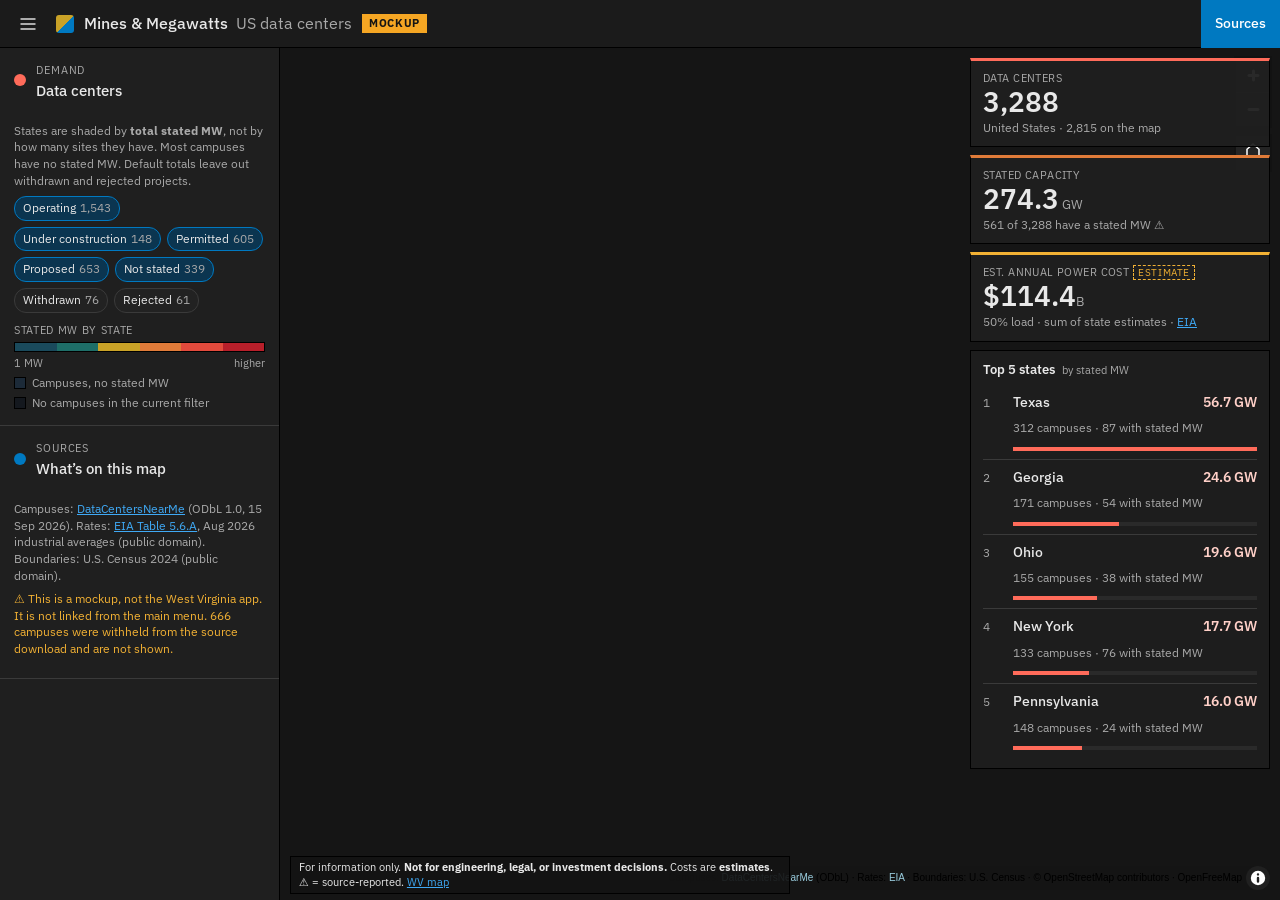
==== us-datacenters/index.html @ 2ae2fc58 "Add /us-datacenters/ nationwide data-center mockup Password-free MOCKUP, not linked from the West Vi" ====
<!doctype html>
<html lang="en">
<head>
<meta charset="utf-8">
<meta name="viewport" content="width=device-width,initial-scale=1,viewport-fit=cover">
<meta name="robots" content="noindex,nofollow,noarchive">
<meta name="description" content="Mockup: a United States map of data center campuses, stated megawatts, and estimated power cost. A preview from Mines &amp; Megawatts. For information only.">
<title>Mines &amp; Megawatts · US data centers (Mockup)</title>
<link rel="canonical" href="https://minesandmegawatts.com/us-datacenters/">
<link rel="icon" href="data:image/svg+xml,%3Csvg xmlns=%22http://www.w3.org/2000/svg%22 viewBox=%220 0 16 16%22%3E%3Cpath d=%22M0 0h16L0 16z%22 fill=%22%23c9a227%22/%3E%3Cpath d=%22M16 0v16H0z%22 fill=%22%230079c1%22/%3E%3C/svg%3E">
<link rel="stylesheet" href="vendor/maplibre-gl.css">
<link rel="stylesheet" href="app.css">
</head>
<body>
<header id="top">
  <button id="btn-panel" class="iconbtn" aria-label="Show or hide layers panel" aria-expanded="true">
    <svg viewBox="0 0 24 24"><path d="M3 6h18M3 12h18M3 18h18"/></svg></button>
  <span class="mark" aria-hidden="true"></span>
  <h1>Mines &amp; Megawatts <span class="sub">US data centers</span></h1>
  <span class="badge mockup">Mockup</span>
  <span class="grow"></span>
  <button id="btn-about" class="textbtn">Sources</button>
</header>

<aside id="panel" aria-label="Filters and legend">
  <div class="sheet-handle" id="panel-handle"><span></span></div>
  <div class="tabs" role="tablist">
    <button role="tab" class="tab on" data-tab="filters" aria-selected="true">Filters</button>
    <button role="tab" class="tab" data-tab="top" aria-selected="false">Top 5</button>
  </div>
  <div id="filters-pane" class="tabpane on" data-pane="filters">
    <div class="sec open">
      <div class="sec-h static"><span class="dot" style="background:var(--dc)"></span><span><span class="k">Demand</span><span class="t">Data centers</span></span></div>
      <div class="sec-b" style="display:block">
        <p class="note">States are shaded by <b>total stated MW</b>, not by how many sites they have. Most campuses have no stated MW. Default totals leave out withdrawn and rejected projects.</p>
        <div id="status-filters" class="chips" aria-label="Status filters"></div>
        <div id="legend-ramp"></div>
      </div>
    </div>
    <div class="sec open">
      <div class="sec-h static"><span class="dot" style="background:var(--acc)"></span><span><span class="k">Sources</span><span class="t">What’s on this map</span></span></div>
      <div class="sec-b" style="display:block">
        <p class="note">Campuses: <a href="https://datacentersnearme.org/data" target="_blank" rel="noopener">DataCentersNearMe</a> (ODbL 1.0, 15 Sep 2026). Rates: <a href="https://www.eia.gov/electricity/monthly/epm_table_grapher.php?t=epmt_5_6_a" target="_blank" rel="noopener">EIA Table 5.6.A</a>, Aug 2026 industrial averages (public domain). Boundaries: U.S. Census 2024 (public domain).</p>
        <p class="note warn">⚠ This is a mockup, not the West Virginia app. It is not linked from the main menu. 666 campuses were withheld from the source download and are not shown.</p>
      </div>
    </div>
  </div>
  <div id="top-pane" class="tabpane" data-pane="top">
    <div id="top5-mobile"></div>
  </div>
</aside>

<div id="map" aria-label="Map of United States data centers"></div>

<div id="rail" aria-label="Key numbers">
  <div id="cards"></div>
  <div id="scope"></div>
  <section id="top5" class="box">
    <h3>Top 5 states <small>by stated MW</small></h3>
    <ol id="top5-list"></ol>
  </section>
</div>

<aside id="detail" class="box" aria-live="polite" hidden></aside>

<div id="about" role="dialog" aria-modal="true" hidden></div>

<div id="disc">For information only. <b>Not for engineering, legal, or investment decisions.</b> Costs are <b>estimates</b>. ⚠ = source-reported. <a href="https://minesandmegawatts.com/">WV map</a></div>

<script src="vendor/maplibre-gl.js"></script>
<script src="app.js"></script>
</body>
</html>
---- us-datacenters/vendor/maplibre-gl.css ----
.maplibregl-map{font:12px/20px Helvetica Neue,Arial,Helvetica,sans-serif;overflow:hidden;position:relative;-webkit-tap-highlight-color:rgb(0 0 0/0)}.maplibregl-canvas{left:0;position:absolute;top:0}.maplibregl-map:fullscreen{height:100%;width:100%}.maplibregl-ctrl-group button.maplibregl-ctrl-compass{touch-action:none}.maplibregl-canvas-container.maplibregl-interactive,.maplibregl-ctrl-group button.maplibregl-ctrl-compass{cursor:grab;-webkit-user-select:none;-moz-user-select:none;user-select:none}.maplibregl-canvas-container.maplibregl-interactive.maplibregl-track-pointer{cursor:pointer}.maplibregl-canvas-container.maplibregl-interactive:active,.maplibregl-ctrl-group button.maplibregl-ctrl-compass:active{cursor:grabbing}.maplibregl-canvas-container.maplibregl-touch-zoom-rotate,.maplibregl-canvas-container.maplibregl-touch-zoom-rotate .maplibregl-canvas{touch-action:pan-x pan-y}.maplibregl-canvas-container.maplibregl-touch-drag-pan,.maplibregl-canvas-container.maplibregl-touch-drag-pan .maplibregl-canvas{touch-action:pinch-zoom}.maplibregl-canvas-container.maplibregl-touch-zoom-rotate.maplibregl-touch-drag-pan,.maplibregl-canvas-container.maplibregl-touch-zoom-rotate.maplibregl-touch-drag-pan .maplibregl-canvas{touch-action:none}.maplibregl-canvas-container.maplibregl-touch-drag-pan.maplibregl-cooperative-gestures,.maplibregl-canvas-container.maplibregl-touch-drag-pan.maplibregl-cooperative-gestures .maplibregl-canvas{touch-action:pan-x pan-y}.maplibregl-ctrl-bottom-left,.maplibregl-ctrl-bottom-right,.maplibregl-ctrl-top-left,.maplibregl-ctrl-top-right{pointer-events:none;position:absolute;z-index:2}.maplibregl-ctrl-top-left{left:0;top:0}.maplibregl-ctrl-top-right{right:0;top:0}.maplibregl-ctrl-bottom-left{bottom:0;left:0}.maplibregl-ctrl-bottom-right{bottom:0;right:0}.maplibregl-ctrl{clear:both;pointer-events:auto;transform:translate(0)}.maplibregl-ctrl-top-left .maplibregl-ctrl{float:left;margin:10px 0 0 10px}.maplibregl-ctrl-top-right .maplibregl-ctrl{float:right;margin:10px 10px 0 0}.maplibregl-ctrl-bottom-left .maplibregl-ctrl{float:left;margin:0 0 10px 10px}.maplibregl-ctrl-bottom-right .maplibregl-ctrl{float:right;margin:0 10px 10px 0}.maplibregl-ctrl-group{background:#fff;border-radius:4px}.maplibregl-ctrl-group:not(:empty){box-shadow:0 0 0 2px rgba(0,0,0,.1)}@media (forced-colors:active){.maplibregl-ctrl-group:not(:empty){box-shadow:0 0 0 2px ButtonText}}.maplibregl-ctrl-group button{background-color:transparent;border:0;box-sizing:border-box;cursor:pointer;display:block;height:29px;outline:none;padding:0;width:29px}.maplibregl-ctrl-group button+button{border-top:1px solid #ddd}.maplibregl-ctrl button .maplibregl-ctrl-icon{background-position:50%;background-repeat:no-repeat;display:block;height:100%;width:100%}@media (forced-colors:active){.maplibregl-ctrl-icon{background-color:transparent}.maplibregl-ctrl-group button+button{border-top:1px solid ButtonText}}.maplibregl-ctrl button::-moz-focus-inner{border:0;padding:0}.maplibregl-ctrl-attrib-button:focus,.maplibregl-ctrl-group button:focus{box-shadow:0 0 2px 2px #0096ff}.maplibregl-ctrl button:disabled{cursor:not-allowed}.maplibregl-ctrl button:disabled .maplibregl-ctrl-icon{opacity:.25}.maplibregl-ctrl button:not(:disabled):hover{background-color:rgb(0 0 0/5%)}.maplibregl-ctrl-group button:focus:focus-visible{box-shadow:0 0 2px 2px #0096ff}.maplibregl-ctrl-group button:focus:not(:focus-visible){box-shadow:none}.maplibregl-ctrl-group button:focus:first-child{border-radius:4px 4px 0 0}.maplibregl-ctrl-group button:focus:last-child{border-radius:0 0 4px 4px}.maplibregl-ctrl-group button:focus:only-child{border-radius:inherit}.maplibregl-ctrl button.maplibregl-ctrl-zoom-out .maplibregl-ctrl-icon{background-image:url("data:image/svg+xml;charset=utf-8,%3Csvg xmlns='http://www.w3.org/2000/svg' width='29' height='29' fill='%23333' viewBox='0 0 29 29'%3E%3Cpath d='M10 13c-.75 0-1.5.75-1.5 1.5S9.25 16 10 16h9c.75 0 1.5-.75 1.5-1.5S19.75 13 19 13z'/%3E%3C/svg%3E")}.maplibregl-ctrl button.maplibregl-ctrl-zoom-in .maplibregl-ctrl-icon{background-image:url("data:image/svg+xml;charset=utf-8,%3Csvg xmlns='http://www.w3.org/2000/svg' width='29' height='29' fill='%23333' viewBox='0 0 29 29'%3E%3Cpath d='M14.5 8.5c-.75 0-1.5.75-1.5 1.5v3h-3c-.75 0-1.5.75-1.5 1.5S9.25 16 10 16h3v3c0 .75.75 1.5 1.5 1.5S16 19.75 16 19v-3h3c.75 0 1.5-.75 1.5-1.5S19.75 13 19 13h-3v-3c0-.75-.75-1.5-1.5-1.5'/%3E%3C/svg%3E")}@media (forced-colors:active){.maplibregl-ctrl button.maplibregl-ctrl-zoom-out .maplibregl-ctrl-icon{background-image:url("data:image/svg+xml;charset=utf-8,%3Csvg xmlns='http://www.w3.org/2000/svg' width='29' height='29' fill='%23fff' viewBox='0 0 29 29'%3E%3Cpath d='M10 13c-.75 0-1.5.75-1.5 1.5S9.25 16 10 16h9c.75 0 1.5-.75 1.5-1.5S19.75 13 19 13z'/%3E%3C/svg%3E")}.maplibregl-ctrl button.maplibregl-ctrl-zoom-in .maplibregl-ctrl-icon{background-image:url("data:image/svg+xml;charset=utf-8,%3Csvg xmlns='http://www.w3.org/2000/svg' width='29' height='29' fill='%23fff' viewBox='0 0 29 29'%3E%3Cpath d='M14.5 8.5c-.75 0-1.5.75-1.5 1.5v3h-3c-.75 0-1.5.75-1.5 1.5S9.25 16 10 16h3v3c0 .75.75 1.5 1.5 1.5S16 19.75 16 19v-3h3c.75 0 1.5-.75 1.5-1.5S19.75 13 19 13h-3v-3c0-.75-.75-1.5-1.5-1.5'/%3E%3C/svg%3E")}}@media (forced-colors:active) and (prefers-color-scheme:light){.maplibregl-ctrl button.maplibregl-ctrl-zoom-out .maplibregl-ctrl-icon{background-image:url("data:image/svg+xml;charset=utf-8,%3Csvg xmlns='http://www.w3.org/2000/svg' width='29' height='29' viewBox='0 0 29 29'%3E%3Cpath d='M10 13c-.75 0-1.5.75-1.5 1.5S9.25 16 10 16h9c.75 0 1.5-.75 1.5-1.5S19.75 13 19 13z'/%3E%3C/svg%3E")}.maplibregl-ctrl button.maplibregl-ctrl-zoom-in .maplibregl-ctrl-icon{background-image:url("data:image/svg+xml;charset=utf-8,%3Csvg xmlns='http://www.w3.org/2000/svg' width='29' height='29' viewBox='0 0 29 29'%3E%3Cpath d='M14.5 8.5c-.75 0-1.5.75-1.5 1.5v3h-3c-.75 0-1.5.75-1.5 1.5S9.25 16 10 16h3v3c0 .75.75 1.5 1.5 1.5S16 19.75 16 19v-3h3c.75 0 1.5-.75 1.5-1.5S19.75 13 19 13h-3v-3c0-.75-.75-1.5-1.5-1.5'/%3E%3C/svg%3E")}}.maplibregl-ctrl button.maplibregl-ctrl-fullscreen .maplibregl-ctrl-icon{background-image:url("data:image/svg+xml;charset=utf-8,%3Csvg xmlns='http://www.w3.org/2000/svg' width='29' height='29' fill='%23333' viewBox='0 0 29 29'%3E%3Cpath d='M24 16v5.5c0 1.75-.75 2.5-2.5 2.5H16v-1l3-1.5-4-5.5 1-1 5.5 4 1.5-3zM6 16l1.5 3 5.5-4 1 1-4 5.5 3 1.5v1H7.5C5.75 24 5 23.25 5 21.5V16zm7-11v1l-3 1.5 4 5.5-1 1-5.5-4L6 13H5V7.5C5 5.75 5.75 5 7.5 5zm11 2.5c0-1.75-.75-2.5-2.5-2.5H16v1l3 1.5-4 5.5 1 1 5.5-4 1.5 3h1z'/%3E%3C/svg%3E")}.maplibregl-ctrl button.maplibregl-ctrl-shrink .maplibregl-ctrl-icon{background-image:url("data:image/svg+xml;charset=utf-8,%3Csvg xmlns='http://www.w3.org/2000/svg' width='29' height='29' viewBox='0 0 29 29'%3E%3Cpath d='M18.5 16c-1.75 0-2.5.75-2.5 2.5V24h1l1.5-3 5.5 4 1-1-4-5.5 3-1.5v-1zM13 18.5c0-1.75-.75-2.5-2.5-2.5H5v1l3 1.5L4 24l1 1 5.5-4 1.5 3h1zm3-8c0 1.75.75 2.5 2.5 2.5H24v-1l-3-1.5L25 5l-1-1-5.5 4L17 5h-1zM10.5 13c1.75 0 2.5-.75 2.5-2.5V5h-1l-1.5 3L5 4 4 5l4 5.5L5 12v1z'/%3E%3C/svg%3E")}@media (forced-colors:active){.maplibregl-ctrl button.maplibregl-ctrl-fullscreen .maplibregl-ctrl-icon{background-image:url("data:image/svg+xml;charset=utf-8,%3Csvg xmlns='http://www.w3.org/2000/svg' width='29' height='29' fill='%23fff' viewBox='0 0 29 29'%3E%3Cpath d='M24 16v5.5c0 1.75-.75 2.5-2.5 2.5H16v-1l3-1.5-4-5.5 1-1 5.5 4 1.5-3zM6 16l1.5 3 5.5-4 1 1-4 5.5 3 1.5v1H7.5C5.75 24 5 23.25 5 21.5V16zm7-11v1l-3 1.5 4 5.5-1 1-5.5-4L6 13H5V7.5C5 5.75 5.75 5 7.5 5zm11 2.5c0-1.75-.75-2.5-2.5-2.5H16v1l3 1.5-4 5.5 1 1 5.5-4 1.5 3h1z'/%3E%3C/svg%3E")}.maplibregl-ctrl button.maplibregl-ctrl-shrink .maplibregl-ctrl-icon{background-image:url("data:image/svg+xml;charset=utf-8,%3Csvg xmlns='http://www.w3.org/2000/svg' width='29' height='29' fill='%23fff' viewBox='0 0 29 29'%3E%3Cpath d='M18.5 16c-1.75 0-2.5.75-2.5 2.5V24h1l1.5-3 5.5 4 1-1-4-5.5 3-1.5v-1zM13 18.5c0-1.75-.75-2.5-2.5-2.5H5v1l3 1.5L4 24l1 1 5.5-4 1.5 3h1zm3-8c0 1.75.75 2.5 2.5 2.5H24v-1l-3-1.5L25 5l-1-1-5.5 4L17 5h-1zM10.5 13c1.75 0 2.5-.75 2.5-2.5V5h-1l-1.5 3L5 4 4 5l4 5.5L5 12v1z'/%3E%3C/svg%3E")}}@media (forced-colors:active) and (prefers-color-scheme:light){.maplibregl-ctrl button.maplibregl-ctrl-fullscreen .maplibregl-ctrl-icon{background-image:url("data:image/svg+xml;charset=utf-8,%3Csvg xmlns='http://www.w3.org/2000/svg' width='29' height='29' viewBox='0 0 29 29'%3E%3Cpath d='M24 16v5.5c0 1.75-.75 2.5-2.5 2.5H16v-1l3-1.5-4-5.5 1-1 5.5 4 1.5-3zM6 16l1.5 3 5.5-4 1 1-4 5.5 3 1.5v1H7.5C5.75 24 5 23.25 5 21.5V16zm7-11v1l-3 1.5 4 5.5-1 1-5.5-4L6 13H5V7.5C5 5.75 5.75 5 7.5 5zm11 2.5c0-1.75-.75-2.5-2.5-2.5H16v1l3 1.5-4 5.5 1 1 5.5-4 1.5 3h1z'/%3E%3C/svg%3E")}.maplibregl-ctrl button.maplibregl-ctrl-shrink .maplibregl-ctrl-icon{background-image:url("data:image/svg+xml;charset=utf-8,%3Csvg xmlns='http://www.w3.org/2000/svg' width='29' height='29' viewBox='0 0 29 29'%3E%3Cpath d='M18.5 16c-1.75 0-2.5.75-2.5 2.5V24h1l1.5-3 5.5 4 1-1-4-5.5 3-1.5v-1zM13 18.5c0-1.75-.75-2.5-2.5-2.5H5v1l3 1.5L4 24l1 1 5.5-4 1.5 3h1zm3-8c0 1.75.75 2.5 2.5 2.5H24v-1l-3-1.5L25 5l-1-1-5.5 4L17 5h-1zM10.5 13c1.75 0 2.5-.75 2.5-2.5V5h-1l-1.5 3L5 4 4 5l4 5.5L5 12v1z'/%3E%3C/svg%3E")}}.maplibregl-ctrl button.maplibregl-ctrl-compass .maplibregl-ctrl-icon{background-image:url("data:image/svg+xml;charset=utf-8,%3Csvg xmlns='http://www.w3.org/2000/svg' width='29' height='29' fill='%23333' viewBox='0 0 29 29'%3E%3Cpath d='m10.5 14 4-8 4 8z'/%3E%3Cpath fill='%23ccc' d='m10.5 16 4 8 4-8z'/%3E%3C/svg%3E")}@media (forced-colors:active){.maplibregl-ctrl button.maplibregl-ctrl-compass .maplibregl-ctrl-icon{background-image:url("data:image/svg+xml;charset=utf-8,%3Csvg xmlns='http://www.w3.org/2000/svg' width='29' height='29' fill='%23fff' viewBox='0 0 29 29'%3E%3Cpath d='m10.5 14 4-8 4 8z'/%3E%3Cpath fill='%23ccc' d='m10.5 16 4 8 4-8z'/%3E%3C/svg%3E")}}@media (forced-colors:active) and (prefers-color-scheme:light){.maplibregl-ctrl button.maplibregl-ctrl-compass .maplibregl-ctrl-icon{background-image:url("data:image/svg+xml;charset=utf-8,%3Csvg xmlns='http://www.w3.org/2000/svg' width='29' height='29' viewBox='0 0 29 29'%3E%3Cpath d='m10.5 14 4-8 4 8z'/%3E%3Cpath fill='%23ccc' d='m10.5 16 4 8 4-8z'/%3E%3C/svg%3E")}}.maplibregl-ctrl button.maplibregl-ctrl-terrain .maplibregl-ctrl-icon{background-image:url("data:image/svg+xml;charset=utf-8,%3Csvg xmlns='http://www.w3.org/2000/svg' width='22' height='22' fill='%23333' viewBox='0 0 22 22'%3E%3Cpath d='m1.754 13.406 4.453-4.851 3.09 3.09 3.281 3.277.969-.969-3.309-3.312 3.844-4.121 6.148 6.886h1.082v-.855l-7.207-8.07-4.84 5.187L6.169 6.57l-5.48 5.965v.871ZM.688 16.844h20.625v1.375H.688Zm0 0'/%3E%3C/svg%3E")}.maplibregl-ctrl button.maplibregl-ctrl-terrain-enabled .maplibregl-ctrl-icon{background-image:url("data:image/svg+xml;charset=utf-8,%3Csvg xmlns='http://www.w3.org/2000/svg' width='22' height='22' fill='%2333b5e5' viewBox='0 0 22 22'%3E%3Cpath d='m1.754 13.406 4.453-4.851 3.09 3.09 3.281 3.277.969-.969-3.309-3.312 3.844-4.121 6.148 6.886h1.082v-.855l-7.207-8.07-4.84 5.187L6.169 6.57l-5.48 5.965v.871ZM.688 16.844h20.625v1.375H.688Zm0 0'/%3E%3C/svg%3E")}.maplibregl-ctrl button.maplibregl-ctrl-geolocate .maplibregl-ctrl-icon{background-image:url("data:image/svg+xml;charset=utf-8,%3Csvg xmlns='http://www.w3.org/2000/svg' width='29' height='29' fill='%23333' viewBox='0 0 20 20'%3E%3Cpath d='M10 4C9 4 9 5 9 5v.1A5 5 0 0 0 5.1 9H5s-1 0-1 1 1 1 1 1h.1A5 5 0 0 0 9 14.9v.1s0 1 1 1 1-1 1-1v-.1a5 5 0 0 0 3.9-3.9h.1s1 0 1-1-1-1-1-1h-.1A5 5 0 0 0 11 5.1V5s0-1-1-1m0 2.5a3.5 3.5 0 1 1 0 7 3.5 3.5 0 1 1 0-7'/%3E%3Ccircle cx='10' cy='10' r='2'/%3E%3C/svg%3E")}.maplibregl-ctrl button.maplibregl-ctrl-geolocate:disabled .maplibregl-ctrl-icon{background-image:url("data:image/svg+xml;charset=utf-8,%3Csvg xmlns='http://www.w3.org/2000/svg' width='29' height='29' fill='%23aaa' viewBox='0 0 20 20'%3E%3Cpath d='M10 4C9 4 9 5 9 5v.1A5 5 0 0 0 5.1 9H5s-1 0-1 1 1 1 1 1h.1A5 5 0 0 0 9 14.9v.1s0 1 1 1 1-1 1-1v-.1a5 5 0 0 0 3.9-3.9h.1s1 0 1-1-1-1-1-1h-.1A5 5 0 0 0 11 5.1V5s0-1-1-1m0 2.5a3.5 3.5 0 1 1 0 7 3.5 3.5 0 1 1 0-7'/%3E%3Ccircle cx='10' cy='10' r='2'/%3E%3Cpath fill='red' d='m14 5 1 1-9 9-1-1z'/%3E%3C/svg%3E")}.maplibregl-ctrl button.maplibregl-ctrl-geolocate.maplibregl-ctrl-geolocate-active .maplibregl-ctrl-icon{background-image:url("data:image/svg+xml;charset=utf-8,%3Csvg xmlns='http://www.w3.org/2000/svg' width='29' height='29' fill='%2333b5e5' viewBox='0 0 20 20'%3E%3Cpath d='M10 4C9 4 9 5 9 5v.1A5 5 0 0 0 5.1 9H5s-1 0-1 1 1 1 1 1h.1A5 5 0 0 0 9 14.9v.1s0 1 1 1 1-1 1-1v-.1a5 5 0 0 0 3.9-3.9h.1s1 0 1-1-1-1-1-1h-.1A5 5 0 0 0 11 5.1V5s0-1-1-1m0 2.5a3.5 3.5 0 1 1 0 7 3.5 3.5 0 1 1 0-7'/%3E%3Ccircle cx='10' cy='10' r='2'/%3E%3C/svg%3E")}.maplibregl-ctrl button.maplibregl-ctrl-geolocate.maplibregl-ctrl-geolocate-active-error .maplibregl-ctrl-icon{background-image:url("data:image/svg+xml;charset=utf-8,%3Csvg xmlns='http://www.w3.org/2000/svg' width='29' height='29' fill='%23e58978' viewBox='0 0 20 20'%3E%3Cpath d='M10 4C9 4 9 5 9 5v.1A5 5 0 0 0 5.1 9H5s-1 0-1 1 1 1 1 1h.1A5 5 0 0 0 9 14.9v.1s0 1 1 1 1-1 1-1v-.1a5 5 0 0 0 3.9-3.9h.1s1 0 1-1-1-1-1-1h-.1A5 5 0 0 0 11 5.1V5s0-1-1-1m0 2.5a3.5 3.5 0 1 1 0 7 3.5 3.5 0 1 1 0-7'/%3E%3Ccircle cx='10' cy='10' r='2'/%3E%3C/svg%3E")}.maplibregl-ctrl button.maplibregl-ctrl-geolocate.maplibregl-ctrl-geolocate-background .maplibregl-ctrl-icon{background-image:url("data:image/svg+xml;charset=utf-8,%3Csvg xmlns='http://www.w3.org/2000/svg' width='29' height='29' fill='%2333b5e5' viewBox='0 0 20 20'%3E%3Cpath d='M10 4C9 4 9 5 9 5v.1A5 5 0 0 0 5.1 9H5s-1 0-1 1 1 1 1 1h.1A5 5 0 0 0 9 14.9v.1s0 1 1 1 1-1 1-1v-.1a5 5 0 0 0 3.9-3.9h.1s1 0 1-1-1-1-1-1h-.1A5 5 0 0 0 11 5.1V5s0-1-1-1m0 2.5a3.5 3.5 0 1 1 0 7 3.5 3.5 0 1 1 0-7'/%3E%3C/svg%3E")}.maplibregl-ctrl button.maplibregl-ctrl-geolocate.maplibregl-ctrl-geolocate-background-error .maplibregl-ctrl-icon{background-image:url("data:image/svg+xml;charset=utf-8,%3Csvg xmlns='http://www.w3.org/2000/svg' width='29' height='29' fill='%23e54e33' viewBox='0 0 20 20'%3E%3Cpath d='M10 4C9 4 9 5 9 5v.1A5 5 0 0 0 5.1 9H5s-1 0-1 1 1 1 1 1h.1A5 5 0 0 0 9 14.9v.1s0 1 1 1 1-1 1-1v-.1a5 5 0 0 0 3.9-3.9h.1s1 0 1-1-1-1-1-1h-.1A5 5 0 0 0 11 5.1V5s0-1-1-1m0 2.5a3.5 3.5 0 1 1 0 7 3.5 3.5 0 1 1 0-7'/%3E%3C/svg%3E")}.maplibregl-ctrl button.maplibregl-ctrl-geolocate.maplibregl-ctrl-geolocate-waiting .maplibregl-ctrl-icon{animation:maplibregl-spin 2s linear infinite}@media (forced-colors:active){.maplibregl-ctrl button.maplibregl-ctrl-geolocate .maplibregl-ctrl-icon{background-image:url("data:image/svg+xml;charset=utf-8,%3Csvg xmlns='http://www.w3.org/2000/svg' width='29' height='29' fill='%23fff' viewBox='0 0 20 20'%3E%3Cpath d='M10 4C9 4 9 5 9 5v.1A5 5 0 0 0 5.1 9H5s-1 0-1 1 1 1 1 1h.1A5 5 0 0 0 9 14.9v.1s0 1 1 1 1-1 1-1v-.1a5 5 0 0 0 3.9-3.9h.1s1 0 1-1-1-1-1-1h-.1A5 5 0 0 0 11 5.1V5s0-1-1-1m0 2.5a3.5 3.5 0 1 1 0 7 3.5 3.5 0 1 1 0-7'/%3E%3Ccircle cx='10' cy='10' r='2'/%3E%3C/svg%3E")}.maplibregl-ctrl button.maplibregl-ctrl-geolocate:disabled .maplibregl-ctrl-icon{background-image:url("data:image/svg+xml;charset=utf-8,%3Csvg xmlns='http://www.w3.org/2000/svg' width='29' height='29' fill='%23999' viewBox='0 0 20 20'%3E%3Cpath d='M10 4C9 4 9 5 9 5v.1A5 5 0 0 0 5.1 9H5s-1 0-1 1 1 1 1 1h.1A5 5 0 0 0 9 14.9v.1s0 1 1 1 1-1 1-1v-.1a5 5 0 0 0 3.9-3.9h.1s1 0 1-1-1-1-1-1h-.1A5 5 0 0 0 11 5.1V5s0-1-1-1m0 2.5a3.5 3.5 0 1 1 0 7 3.5 3.5 0 1 1 0-7'/%3E%3Ccircle cx='10' cy='10' r='2'/%3E%3Cpath fill='red' d='m14 5 1 1-9 9-1-1z'/%3E%3C/svg%3E")}.maplibregl-ctrl button.maplibregl-ctrl-geolocate.maplibregl-ctrl-geolocate-active .maplibregl-ctrl-icon{background-image:url("data:image/svg+xml;charset=utf-8,%3Csvg xmlns='http://www.w3.org/2000/svg' width='29' height='29' fill='%2333b5e5' viewBox='0 0 20 20'%3E%3Cpath d='M10 4C9 4 9 5 9 5v.1A5 5 0 0 0 5.1 9H5s-1 0-1 1 1 1 1 1h.1A5 5 0 0 0 9 14.9v.1s0 1 1 1 1-1 1-1v-.1a5 5 0 0 0 3.9-3.9h.1s1 0 1-1-1-1-1-1h-.1A5 5 0 0 0 11 5.1V5s0-1-1-1m0 2.5a3.5 3.5 0 1 1 0 7 3.5 3.5 0 1 1 0-7'/%3E%3Ccircle cx='10' cy='10' r='2'/%3E%3C/svg%3E")}.maplibregl-ctrl button.maplibregl-ctrl-geolocate.maplibregl-ctrl-geolocate-active-error .maplibregl-ctrl-icon{background-image:url("data:image/svg+xml;charset=utf-8,%3Csvg xmlns='http://www.w3.org/2000/svg' width='29' height='29' fill='%23e58978' viewBox='0 0 20 20'%3E%3Cpath d='M10 4C9 4 9 5 9 5v.1A5 5 0 0 0 5.1 9H5s-1 0-1 1 1 1 1 1h.1A5 5 0 0 0 9 14.9v.1s0 1 1 1 1-1 1-1v-.1a5 5 0 0 0 3.9-3.9h.1s1 0 1-1-1-1-1-1h-.1A5 5 0 0 0 11 5.1V5s0-1-1-1m0 2.5a3.5 3.5 0 1 1 0 7 3.5 3.5 0 1 1 0-7'/%3E%3Ccircle cx='10' cy='10' r='2'/%3E%3C/svg%3E")}.maplibregl-ctrl button.maplibregl-ctrl-geolocate.maplibregl-ctrl-geolocate-background .maplibregl-ctrl-icon{background-image:url("data:image/svg+xml;charset=utf-8,%3Csvg xmlns='http://www.w3.org/2000/svg' width='29' height='29' fill='%2333b5e5' viewBox='0 0 20 20'%3E%3Cpath d='M10 4C9 4 9 5 9 5v.1A5 5 0 0 0 5.1 9H5s-1 0-1 1 1 1 1 1h.1A5 5 0 0 0 9 14.9v.1s0 1 1 1 1-1 1-1v-.1a5 5 0 0 0 3.9-3.9h.1s1 0 1-1-1-1-1-1h-.1A5 5 0 0 0 11 5.1V5s0-1-1-1m0 2.5a3.5 3.5 0 1 1 0 7 3.5 3.5 0 1 1 0-7'/%3E%3C/svg%3E")}.maplibregl-ctrl button.maplibregl-ctrl-geolocate.maplibregl-ctrl-geolocate-background-error .maplibregl-ctrl-icon{background-image:url("data:image/svg+xml;charset=utf-8,%3Csvg xmlns='http://www.w3.org/2000/svg' width='29' height='29' fill='%23e54e33' viewBox='0 0 20 20'%3E%3Cpath d='M10 4C9 4 9 5 9 5v.1A5 5 0 0 0 5.1 9H5s-1 0-1 1 1 1 1 1h.1A5 5 0 0 0 9 14.9v.1s0 1 1 1 1-1 1-1v-.1a5 5 0 0 0 3.9-3.9h.1s1 0 1-1-1-1-1-1h-.1A5 5 0 0 0 11 5.1V5s0-1-1-1m0 2.5a3.5 3.5 0 1 1 0 7 3.5 3.5 0 1 1 0-7'/%3E%3C/svg%3E")}}@media (forced-colors:active) and (prefers-color-scheme:light){.maplibregl-ctrl button.maplibregl-ctrl-geolocate .maplibregl-ctrl-icon{background-image:url("data:image/svg+xml;charset=utf-8,%3Csvg xmlns='http://www.w3.org/2000/svg' width='29' height='29' viewBox='0 0 20 20'%3E%3Cpath d='M10 4C9 4 9 5 9 5v.1A5 5 0 0 0 5.1 9H5s-1 0-1 1 1 1 1 1h.1A5 5 0 0 0 9 14.9v.1s0 1 1 1 1-1 1-1v-.1a5 5 0 0 0 3.9-3.9h.1s1 0 1-1-1-1-1-1h-.1A5 5 0 0 0 11 5.1V5s0-1-1-1m0 2.5a3.5 3.5 0 1 1 0 7 3.5 3.5 0 1 1 0-7'/%3E%3Ccircle cx='10' cy='10' r='2'/%3E%3C/svg%3E")}.maplibregl-ctrl button.maplibregl-ctrl-geolocate:disabled .maplibregl-ctrl-icon{background-image:url("data:image/svg+xml;charset=utf-8,%3Csvg xmlns='http://www.w3.org/2000/svg' width='29' height='29' fill='%23666' viewBox='0 0 20 20'%3E%3Cpath d='M10 4C9 4 9 5 9 5v.1A5 5 0 0 0 5.1 9H5s-1 0-1 1 1 1 1 1h.1A5 5 0 0 0 9 14.9v.1s0 1 1 1 1-1 1-1v-.1a5 5 0 0 0 3.9-3.9h.1s1 0 1-1-1-1-1-1h-.1A5 5 0 0 0 11 5.1V5s0-1-1-1m0 2.5a3.5 3.5 0 1 1 0 7 3.5 3.5 0 1 1 0-7'/%3E%3Ccircle cx='10' cy='10' r='2'/%3E%3Cpath fill='red' d='m14 5 1 1-9 9-1-1z'/%3E%3C/svg%3E")}}@keyframes maplibregl-spin{0%{transform:rotate(0deg)}to{transform:rotate(1turn)}}a.maplibregl-ctrl-logo{background-image:url("data:image/svg+xml;charset=utf-8,%3Csvg xmlns='http://www.w3.org/2000/svg' width='88' height='23' fill='none'%3E%3Cpath fill='%23000' fill-opacity='.4' fill-rule='evenodd' d='M17.408 16.796h-1.827l2.501-12.095h.198l3.324 6.533.988 2.19.988-2.19 3.258-6.533h.181l2.6 12.095h-1.81l-1.218-5.644-.362-1.71-.658 1.71-2.929 5.644h-.098l-2.914-5.644-.757-1.71-.345 1.71zm1.958-3.42-.726 3.663a1.255 1.255 0 0 1-1.232 1.011h-1.827a1.255 1.255 0 0 1-1.229-1.509l2.501-12.095a1.255 1.255 0 0 1 1.23-1.001h.197a1.25 1.25 0 0 1 1.12.685l3.19 6.273 3.125-6.263a1.25 1.25 0 0 1 1.123-.695h.181a1.255 1.255 0 0 1 1.227.991l1.443 6.71a5 5 0 0 1 .314-.787l.009-.016a4.6 4.6 0 0 1 1.777-1.887c.782-.46 1.668-.667 2.611-.667a4.6 4.6 0 0 1 1.7.32l.306.134c.21-.16.474-.256.759-.256h1.694a1.255 1.255 0 0 1 1.212.925 1.255 1.255 0 0 1 1.212-.925h1.711c.284 0 .545.094.755.252.613-.3 1.312-.45 2.075-.45 1.356 0 2.557.445 3.482 1.4q.47.48.763 1.064V4.701a1.255 1.255 0 0 1 1.255-1.255h1.86A1.255 1.255 0 0 1 54.44 4.7v9.194h2.217c.19 0 .37.043.532.118v-4.77c0-.356.147-.678.385-.906a2.42 2.42 0 0 1-.682-1.71c0-.665.267-1.253.735-1.7a2.45 2.45 0 0 1 1.722-.674 2.43 2.43 0 0 1 1.705.675q.318.302.504.683V4.7a1.255 1.255 0 0 1 1.255-1.255h1.744A1.255 1.255 0 0 1 65.812 4.7v3.335a4.8 4.8 0 0 1 1.526-.246c.938 0 1.817.214 2.59.69a4.47 4.47 0 0 1 1.67 1.743v-.98a1.255 1.255 0 0 1 1.256-1.256h1.777c.233 0 .451.064.639.174a3.4 3.4 0 0 1 1.567-.372c.346 0 .861.02 1.285.232a1.25 1.25 0 0 1 .689 1.004 4.7 4.7 0 0 1 .853-.588c.795-.44 1.675-.647 2.61-.647 1.385 0 2.65.39 3.525 1.396.836.938 1.168 2.173 1.168 3.528q-.001.515-.056 1.051a1.255 1.255 0 0 1-.947 1.09l.408.952a1.255 1.255 0 0 1-.477 1.552c-.418.268-.92.463-1.458.612-.613.171-1.304.244-2.049.244-1.06 0-2.043-.207-2.886-.698l-.015-.008c-.798-.48-1.419-1.135-1.818-1.963l-.004-.008a5.8 5.8 0 0 1-.548-2.512q0-.429.053-.843a1.3 1.3 0 0 1-.333-.086l-.166-.004c-.223 0-.426.062-.643.228-.03.024-.142.139-.142.59v3.883a1.255 1.255 0 0 1-1.256 1.256h-1.777a1.255 1.255 0 0 1-1.256-1.256V15.69l-.032.057a4.8 4.8 0 0 1-1.86 1.833 5.04 5.04 0 0 1-2.484.634 4.5 4.5 0 0 1-1.935-.424 1.25 1.25 0 0 1-.764.258h-1.71a1.255 1.255 0 0 1-1.256-1.255V7.687a2.4 2.4 0 0 1-.428.625c.253.23.412.561.412.93v7.553a1.255 1.255 0 0 1-1.256 1.255h-1.843a1.25 1.25 0 0 1-.894-.373c-.228.23-.544.373-.894.373H51.32a1.255 1.255 0 0 1-1.256-1.255v-1.251l-.061.117a4.7 4.7 0 0 1-1.782 1.884 4.77 4.77 0 0 1-2.485.67 5.6 5.6 0 0 1-1.485-.188l.009 2.764a1.255 1.255 0 0 1-1.255 1.259h-1.729a1.255 1.255 0 0 1-1.255-1.255v-3.537a1.255 1.255 0 0 1-1.167.793h-1.679a1.25 1.25 0 0 1-.77-.263 4.5 4.5 0 0 1-1.945.429c-.885 0-1.724-.21-2.495-.632l-.017-.01a5 5 0 0 1-1.081-.836 1.255 1.255 0 0 1-1.254 1.312h-1.81a1.255 1.255 0 0 1-1.228-.99l-.782-3.625-2.044 3.939a1.25 1.25 0 0 1-1.115.676h-.098a1.25 1.25 0 0 1-1.116-.68l-2.061-3.994zM35.92 16.63l.207-.114.223-.15q.493-.356.735-.785l.061-.118.033 1.332h1.678V9.242h-1.694l-.033 1.267q-.133-.329-.526-.658l-.032-.028a3.2 3.2 0 0 0-.668-.428l-.27-.12a3.3 3.3 0 0 0-1.235-.23q-1.136-.001-1.974.493a3.36 3.36 0 0 0-1.3 1.382q-.445.89-.444 2.074 0 1.2.51 2.107a3.8 3.8 0 0 0 1.382 1.381 3.9 3.9 0 0 0 1.893.477q.795 0 1.455-.33zm-2.789-5.38q-.576.675-.575 1.762 0 1.102.559 1.794.576.675 1.645.675a2.25 2.25 0 0 0 .934-.19 2.2 2.2 0 0 0 .468-.29l.178-.161a2.2 2.2 0 0 0 .397-.561q.244-.5.244-1.15v-.115q0-.708-.296-1.267l-.043-.077a2.2 2.2 0 0 0-.633-.709l-.13-.086-.047-.028a2.1 2.1 0 0 0-1.073-.285q-1.052 0-1.629.692zm2.316 2.706c.163-.17.28-.407.28-.83v-.114c0-.292-.06-.508-.15-.68a.96.96 0 0 0-.353-.389.85.85 0 0 0-.464-.127c-.4 0-.56.114-.664.239l-.01.012c-.148.174-.275.45-.275.945 0 .506.122.801.27.99.097.11.266.224.68.224.303 0 .504-.09.687-.269zm7.545 1.705a2.6 2.6 0 0 0 .331.423q.319.33.755.548l.173.074q.65.255 1.49.255 1.02 0 1.844-.493a3.45 3.45 0 0 0 1.316-1.4q.493-.904.493-2.089 0-1.909-.988-2.913-.988-1.02-2.584-1.02-.898 0-1.575.347a3 3 0 0 0-.415.262l-.199.166a3.4 3.4 0 0 0-.64.82V9.242h-1.712v11.553h1.729l-.017-5.134zm.53-1.138q.206.29.48.5l.155.11.053.034q.51.296 1.119.297 1.07 0 1.645-.675.577-.69.576-1.762 0-1.119-.576-1.777-.558-.675-1.645-.675-.435 0-.835.16a2 2 0 0 0-.284.136 2 2 0 0 0-.363.254 2.2 2.2 0 0 0-.46.569l-.082.162a2.6 2.6 0 0 0-.213 1.072v.115q0 .707.296 1.267l.135.211zm.964-.818a1.1 1.1 0 0 0 .367.385.94.94 0 0 0 .476.118c.423 0 .59-.117.687-.23.159-.194.28-.478.28-.95 0-.53-.133-.8-.266-.952l-.021-.025c-.078-.094-.231-.221-.68-.221a1 1 0 0 0-.503.135l-.012.007a.86.86 0 0 0-.335.343c-.073.133-.132.324-.132.614v.115a1.4 1.4 0 0 0 .14.66zm15.7-6.222q.347-.346.346-.856a1.05 1.05 0 0 0-.345-.79 1.18 1.18 0 0 0-.84-.329q-.51 0-.855.33a1.05 1.05 0 0 0-.346.79q0 .51.346.855.345.346.856.346.51 0 .839-.346zm4.337 9.314.033-1.332q.191.403.59.747l.098.081a4 4 0 0 0 .316.224l.223.122a3.2 3.2 0 0 0 1.44.322 3.8 3.8 0 0 0 1.875-.477 3.5 3.5 0 0 0 1.382-1.366q.527-.89.526-2.09 0-1.184-.444-2.073a3.24 3.24 0 0 0-1.283-1.399q-.823-.51-1.942-.51a3.5 3.5 0 0 0-1.527.344l-.086.043-.165.09a3 3 0 0 0-.33.214q-.432.315-.656.707a2 2 0 0 0-.099.198l.082-1.283V4.701h-1.744v12.095zm.473-2.509a2.5 2.5 0 0 0 .566.7q.117.098.245.18l.144.08a2.1 2.1 0 0 0 .975.232q1.07 0 1.645-.675.576-.69.576-1.778 0-1.102-.576-1.777-.56-.691-1.645-.692a2.2 2.2 0 0 0-1.015.235q-.22.113-.415.282l-.15.142a2.1 2.1 0 0 0-.42.594q-.223.479-.223 1.1v.115q0 .705.293 1.26zm2.616-.293c.157-.191.28-.479.28-.967 0-.51-.13-.79-.276-.961l-.021-.026c-.082-.1-.232-.225-.67-.225a.87.87 0 0 0-.681.279l-.012.011c-.154.155-.274.38-.274.807v.115c0 .285.057.499.144.669a1.1 1.1 0 0 0 .367.405c.137.082.28.123.455.123.423 0 .59-.118.686-.23zm8.266-3.013q.345-.13.724-.14l.069-.002q.493 0 .642.099l.247-1.794q-.196-.099-.717-.099a2.3 2.3 0 0 0-.545.063 2 2 0 0 0-.411.148 2.2 2.2 0 0 0-.4.249 2.5 2.5 0 0 0-.485.499 2.7 2.7 0 0 0-.32.581l-.05.137v-1.48h-1.778v7.553h1.777v-3.884q0-.546.159-.943a1.5 1.5 0 0 1 .466-.636 2.5 2.5 0 0 1 .399-.253 2 2 0 0 1 .224-.099zm9.784 2.656.05-.922q0-1.743-.856-2.698-.838-.97-2.584-.97-1.119-.001-2.007.493a3.46 3.46 0 0 0-1.4 1.382q-.493.906-.493 2.106 0 1.07.428 1.975.428.89 1.332 1.432.906.526 2.255.526.973 0 1.668-.185l.044-.012.135-.04q.613-.184.984-.421l-.542-1.267q-.3.162-.642.274l-.297.087q-.51.131-1.3.131-.954 0-1.497-.444a1.6 1.6 0 0 1-.192-.193q-.366-.44-.512-1.234l-.004-.021zm-5.427-1.256-.003.022h3.752v-.138q-.011-.727-.288-1.118a1 1 0 0 0-.156-.176q-.46-.428-1.316-.428-.986 0-1.494.604-.379.45-.494 1.234zm-27.053 2.77V4.7h-1.86v12.095h5.333V15.15zm7.103-5.908v7.553h-1.843V9.242h1.843z'/%3E%3Cpath fill='%23fff' d='m19.63 11.151-.757-1.71-.345 1.71-1.12 5.644h-1.827L18.083 4.7h.197l3.325 6.533.988 2.19.988-2.19L26.839 4.7h.181l2.6 12.095h-1.81l-1.218-5.644-.362-1.71-.658 1.71-2.93 5.644h-.098l-2.913-5.644zm14.836 5.81q-1.02 0-1.893-.478a3.8 3.8 0 0 1-1.381-1.382q-.51-.906-.51-2.106 0-1.185.444-2.074a3.36 3.36 0 0 1 1.3-1.382q.839-.494 1.974-.494a3.3 3.3 0 0 1 1.234.231 3.3 3.3 0 0 1 .97.575q.396.33.527.659l.033-1.267h1.694v7.553H37.18l-.033-1.332q-.279.593-1.02 1.053a3.17 3.17 0 0 1-1.662.444zm.296-1.482q.938 0 1.58-.642.642-.66.642-1.711v-.115q0-.708-.296-1.267a2.2 2.2 0 0 0-.807-.872 2.1 2.1 0 0 0-1.119-.313q-1.053 0-1.629.692-.575.675-.575 1.76 0 1.103.559 1.795.577.675 1.645.675zm6.521-6.237h1.711v1.4q.906-1.597 2.83-1.597 1.596 0 2.584 1.02.988 1.005.988 2.914 0 1.185-.493 2.09a3.46 3.46 0 0 1-1.316 1.399 3.5 3.5 0 0 1-1.844.493q-.954 0-1.662-.329a2.67 2.67 0 0 1-1.086-.97l.017 5.134h-1.728zm4.048 6.22q1.07 0 1.645-.674.577-.69.576-1.762 0-1.119-.576-1.777-.558-.675-1.645-.675-.592 0-1.12.296-.51.28-.822.823-.296.527-.296 1.234v.115q0 .708.296 1.267.313.543.823.855.51.296 1.119.297z'/%3E%3Cpath fill='%23e1e3e9' d='M51.325 4.7h1.86v10.45h3.473v1.646h-5.333zm7.12 4.542h1.843v7.553h-1.843zm.905-1.415a1.16 1.16 0 0 1-.856-.346 1.17 1.17 0 0 1-.346-.856 1.05 1.05 0 0 1 .346-.79q.346-.329.856-.329.494 0 .839.33a1.05 1.05 0 0 1 .345.79 1.16 1.16 0 0 1-.345.855q-.33.346-.84.346zm7.875 9.133a3.17 3.17 0 0 1-1.662-.444q-.723-.46-1.004-1.053l-.033 1.332h-1.71V4.701h1.743v4.657l-.082 1.283q.279-.658 1.086-1.119a3.5 3.5 0 0 1 1.778-.477q1.119 0 1.942.51a3.24 3.24 0 0 1 1.283 1.4q.445.888.444 2.072 0 1.201-.526 2.09a3.5 3.5 0 0 1-1.382 1.366 3.8 3.8 0 0 1-1.876.477zm-.296-1.481q1.069 0 1.645-.675.577-.69.577-1.778 0-1.102-.577-1.776-.56-.691-1.645-.692a2.12 2.12 0 0 0-1.58.659q-.642.641-.642 1.694v.115q0 .71.296 1.267a2.4 2.4 0 0 0 .807.872 2.1 2.1 0 0 0 1.119.313zm5.927-6.237h1.777v1.481q.263-.757.856-1.217a2.14 2.14 0 0 1 1.349-.46q.527 0 .724.098l-.247 1.794q-.149-.099-.642-.099-.774 0-1.416.494-.626.493-.626 1.58v3.883h-1.777V9.242zm9.534 7.718q-1.35 0-2.255-.526-.904-.543-1.332-1.432a4.6 4.6 0 0 1-.428-1.975q0-1.2.493-2.106a3.46 3.46 0 0 1 1.4-1.382q.889-.495 2.007-.494 1.744 0 2.584.97.855.956.856 2.7 0 .444-.05.92h-5.43q.18 1.005.708 1.45.542.443 1.497.443.79 0 1.3-.131a4 4 0 0 0 .938-.362l.542 1.267q-.411.263-1.119.46-.708.198-1.711.197zm1.596-4.558q.016-1.02-.444-1.432-.46-.428-1.316-.428-1.728 0-1.991 1.86z'/%3E%3Cpath d='M5.074 15.948a.484.657 0 0 0-.486.659v1.84a.484.657 0 0 0 .486.659h4.101a.484.657 0 0 0 .486-.659v-1.84a.484.657 0 0 0-.486-.659zm3.56 1.16H5.617v.838h3.017z' style='fill:%23fff;fill-rule:evenodd;stroke-width:1.03600001'/%3E%3Cg style='stroke-width:1.12603545'%3E%3Cpath d='M-9.408-1.416c-3.833-.025-7.056 2.912-7.08 6.615-.02 3.08 1.653 4.832 3.107 6.268.903.892 1.721 1.74 2.32 2.902l-.525-.004c-.543-.003-.992.304-1.24.639a1.87 1.87 0 0 0-.362 1.121l-.011 1.877c-.003.402.104.787.347 1.125.244.338.688.653 1.23.656l4.142.028c.542.003.99-.306 1.238-.641a1.87 1.87 0 0 0 .363-1.121l.012-1.875a1.87 1.87 0 0 0-.348-1.127c-.243-.338-.688-.653-1.23-.656l-.518-.004c.597-1.145 1.425-1.983 2.348-2.87 1.473-1.414 3.18-3.149 3.2-6.226-.016-3.59-2.923-6.684-6.993-6.707m-.006 1.1v.002c3.274.02 5.92 2.532 5.9 5.6-.017 2.706-1.39 4.026-2.863 5.44-1.034.994-2.118 2.033-2.814 3.633-.018.041-.052.055-.075.065q-.013.004-.02.01a.34.34 0 0 1-.226.084.34.34 0 0 1-.224-.086l-.092-.077c-.699-1.615-1.768-2.669-2.781-3.67-1.454-1.435-2.797-2.762-2.78-5.478.02-3.067 2.7-5.545 5.975-5.523m-.02 2.826c-1.62-.01-2.944 1.315-2.955 2.96-.01 1.646 1.295 2.988 2.916 2.999h.002c1.621.01 2.943-1.316 2.953-2.961.011-1.646-1.294-2.988-2.916-2.998m-.005 1.1c1.017.006 1.829.83 1.822 1.89s-.83 1.874-1.848 1.867c-1.018-.006-1.829-.83-1.822-1.89s.83-1.874 1.848-1.868m-2.155 11.857 4.14.025c.271.002.49.305.487.676l-.013 1.875c-.003.37-.224.67-.495.668l-4.14-.025c-.27-.002-.487-.306-.485-.676l.012-1.875c.003-.37.224-.67.494-.668' style='color:%23000;font-style:normal;font-variant:normal;font-weight:400;font-stretch:normal;font-size:medium;line-height:normal;font-family:sans-serif;font-variant-ligatures:normal;font-variant-position:normal;font-variant-caps:normal;font-variant-numeric:normal;font-variant-alternates:normal;font-feature-settings:normal;text-indent:0;text-align:start;text-decoration:none;text-decoration-line:none;text-decoration-style:solid;text-decoration-color:%23000;letter-spacing:normal;word-spacing:normal;text-transform:none;writing-mode:lr-tb;direction:ltr;text-orientation:mixed;dominant-baseline:auto;baseline-shift:baseline;text-anchor:start;white-space:normal;shape-padding:0;clip-rule:evenodd;display:inline;overflow:visible;visibility:visible;opacity:1;isolation:auto;mix-blend-mode:normal;color-interpolation:sRGB;color-interpolation-filters:linearRGB;solid-color:%23000;solid-opacity:1;vector-effect:none;fill:%23000;fill-opacity:.4;fill-rule:evenodd;stroke:none;stroke-width:2.47727823;stroke-linecap:butt;stroke-linejoin:miter;stroke-miterlimit:4;stroke-dasharray:none;stroke-dashoffset:0;stroke-opacity:1;color-rendering:auto;image-rendering:auto;shape-rendering:auto;text-rendering:auto' transform='translate(15.553 2.85)scale(.88807)'/%3E%3Cpath d='M-9.415-.316C-12.69-.338-15.37 2.14-15.39 5.207c-.017 2.716 1.326 4.041 2.78 5.477 1.013 1 2.081 2.055 2.78 3.67l.092.076a.34.34 0 0 0 .225.086.34.34 0 0 0 .227-.083l.019-.01c.022-.009.057-.024.074-.064.697-1.6 1.78-2.64 2.814-3.634 1.473-1.414 2.847-2.733 2.864-5.44.02-3.067-2.627-5.58-5.901-5.601m-.057 8.784c1.621.011 2.944-1.315 2.955-2.96.01-1.646-1.295-2.988-2.916-2.999-1.622-.01-2.945 1.315-2.955 2.96s1.295 2.989 2.916 3' style='clip-rule:evenodd;fill:%23e1e3e9;fill-opacity:1;fill-rule:evenodd;stroke:none;stroke-width:2.47727823;stroke-miterlimit:4;stroke-dasharray:none;stroke-opacity:.4' transform='translate(15.553 2.85)scale(.88807)'/%3E%3Cpath d='M-11.594 15.465c-.27-.002-.492.297-.494.668l-.012 1.876c-.003.371.214.673.485.675l4.14.027c.271.002.492-.298.495-.668l.012-1.877c.003-.37-.215-.672-.485-.674z' style='clip-rule:evenodd;fill:%23fff;fill-opacity:1;fill-rule:evenodd;stroke:none;stroke-width:2.47727823;stroke-miterlimit:4;stroke-dasharray:none;stroke-opacity:.4' transform='translate(15.553 2.85)scale(.88807)'/%3E%3C/g%3E%3C/svg%3E");background-repeat:no-repeat;cursor:pointer;display:block;height:23px;margin:0 0 -4px -4px;overflow:hidden;width:88px}a.maplibregl-ctrl-logo.maplibregl-compact{width:14px}@media (forced-colors:active){a.maplibregl-ctrl-logo{background-color:transparent;background-image:url("data:image/svg+xml;charset=utf-8,%3Csvg xmlns='http://www.w3.org/2000/svg' width='88' height='23' fill='none'%3E%3Cpath fill='%23000' fill-opacity='.4' fill-rule='evenodd' d='M17.408 16.796h-1.827l2.501-12.095h.198l3.324 6.533.988 2.19.988-2.19 3.258-6.533h.181l2.6 12.095h-1.81l-1.218-5.644-.362-1.71-.658 1.71-2.929 5.644h-.098l-2.914-5.644-.757-1.71-.345 1.71zm1.958-3.42-.726 3.663a1.255 1.255 0 0 1-1.232 1.011h-1.827a1.255 1.255 0 0 1-1.229-1.509l2.501-12.095a1.255 1.255 0 0 1 1.23-1.001h.197a1.25 1.25 0 0 1 1.12.685l3.19 6.273 3.125-6.263a1.25 1.25 0 0 1 1.123-.695h.181a1.255 1.255 0 0 1 1.227.991l1.443 6.71a5 5 0 0 1 .314-.787l.009-.016a4.6 4.6 0 0 1 1.777-1.887c.782-.46 1.668-.667 2.611-.667a4.6 4.6 0 0 1 1.7.32l.306.134c.21-.16.474-.256.759-.256h1.694a1.255 1.255 0 0 1 1.212.925 1.255 1.255 0 0 1 1.212-.925h1.711c.284 0 .545.094.755.252.613-.3 1.312-.45 2.075-.45 1.356 0 2.557.445 3.482 1.4q.47.48.763 1.064V4.701a1.255 1.255 0 0 1 1.255-1.255h1.86A1.255 1.255 0 0 1 54.44 4.7v9.194h2.217c.19 0 .37.043.532.118v-4.77c0-.356.147-.678.385-.906a2.42 2.42 0 0 1-.682-1.71c0-.665.267-1.253.735-1.7a2.45 2.45 0 0 1 1.722-.674 2.43 2.43 0 0 1 1.705.675q.318.302.504.683V4.7a1.255 1.255 0 0 1 1.255-1.255h1.744A1.255 1.255 0 0 1 65.812 4.7v3.335a4.8 4.8 0 0 1 1.526-.246c.938 0 1.817.214 2.59.69a4.47 4.47 0 0 1 1.67 1.743v-.98a1.255 1.255 0 0 1 1.256-1.256h1.777c.233 0 .451.064.639.174a3.4 3.4 0 0 1 1.567-.372c.346 0 .861.02 1.285.232a1.25 1.25 0 0 1 .689 1.004 4.7 4.7 0 0 1 .853-.588c.795-.44 1.675-.647 2.61-.647 1.385 0 2.65.39 3.525 1.396.836.938 1.168 2.173 1.168 3.528q-.001.515-.056 1.051a1.255 1.255 0 0 1-.947 1.09l.408.952a1.255 1.255 0 0 1-.477 1.552c-.418.268-.92.463-1.458.612-.613.171-1.304.244-2.049.244-1.06 0-2.043-.207-2.886-.698l-.015-.008c-.798-.48-1.419-1.135-1.818-1.963l-.004-.008a5.8 5.8 0 0 1-.548-2.512q0-.429.053-.843a1.3 1.3 0 0 1-.333-.086l-.166-.004c-.223 0-.426.062-.643.228-.03.024-.142.139-.142.59v3.883a1.255 1.255 0 0 1-1.256 1.256h-1.777a1.255 1.255 0 0 1-1.256-1.256V15.69l-.032.057a4.8 4.8 0 0 1-1.86 1.833 5.04 5.04 0 0 1-2.484.634 4.5 4.5 0 0 1-1.935-.424 1.25 1.25 0 0 1-.764.258h-1.71a1.255 1.255 0 0 1-1.256-1.255V7.687a2.4 2.4 0 0 1-.428.625c.253.23.412.561.412.93v7.553a1.255 1.255 0 0 1-1.256 1.255h-1.843a1.25 1.25 0 0 1-.894-.373c-.228.23-.544.373-.894.373H51.32a1.255 1.255 0 0 1-1.256-1.255v-1.251l-.061.117a4.7 4.7 0 0 1-1.782 1.884 4.77 4.77 0 0 1-2.485.67 5.6 5.6 0 0 1-1.485-.188l.009 2.764a1.255 1.255 0 0 1-1.255 1.259h-1.729a1.255 1.255 0 0 1-1.255-1.255v-3.537a1.255 1.255 0 0 1-1.167.793h-1.679a1.25 1.25 0 0 1-.77-.263 4.5 4.5 0 0 1-1.945.429c-.885 0-1.724-.21-2.495-.632l-.017-.01a5 5 0 0 1-1.081-.836 1.255 1.255 0 0 1-1.254 1.312h-1.81a1.255 1.255 0 0 1-1.228-.99l-.782-3.625-2.044 3.939a1.25 1.25 0 0 1-1.115.676h-.098a1.25 1.25 0 0 1-1.116-.68l-2.061-3.994zM35.92 16.63l.207-.114.223-.15q.493-.356.735-.785l.061-.118.033 1.332h1.678V9.242h-1.694l-.033 1.267q-.133-.329-.526-.658l-.032-.028a3.2 3.2 0 0 0-.668-.428l-.27-.12a3.3 3.3 0 0 0-1.235-.23q-1.136-.001-1.974.493a3.36 3.36 0 0 0-1.3 1.382q-.445.89-.444 2.074 0 1.2.51 2.107a3.8 3.8 0 0 0 1.382 1.381 3.9 3.9 0 0 0 1.893.477q.795 0 1.455-.33zm-2.789-5.38q-.576.675-.575 1.762 0 1.102.559 1.794.576.675 1.645.675a2.25 2.25 0 0 0 .934-.19 2.2 2.2 0 0 0 .468-.29l.178-.161a2.2 2.2 0 0 0 .397-.561q.244-.5.244-1.15v-.115q0-.708-.296-1.267l-.043-.077a2.2 2.2 0 0 0-.633-.709l-.13-.086-.047-.028a2.1 2.1 0 0 0-1.073-.285q-1.052 0-1.629.692zm2.316 2.706c.163-.17.28-.407.28-.83v-.114c0-.292-.06-.508-.15-.68a.96.96 0 0 0-.353-.389.85.85 0 0 0-.464-.127c-.4 0-.56.114-.664.239l-.01.012c-.148.174-.275.45-.275.945 0 .506.122.801.27.99.097.11.266.224.68.224.303 0 .504-.09.687-.269zm7.545 1.705a2.6 2.6 0 0 0 .331.423q.319.33.755.548l.173.074q.65.255 1.49.255 1.02 0 1.844-.493a3.45 3.45 0 0 0 1.316-1.4q.493-.904.493-2.089 0-1.909-.988-2.913-.988-1.02-2.584-1.02-.898 0-1.575.347a3 3 0 0 0-.415.262l-.199.166a3.4 3.4 0 0 0-.64.82V9.242h-1.712v11.553h1.729l-.017-5.134zm.53-1.138q.206.29.48.5l.155.11.053.034q.51.296 1.119.297 1.07 0 1.645-.675.577-.69.576-1.762 0-1.119-.576-1.777-.558-.675-1.645-.675-.435 0-.835.16a2 2 0 0 0-.284.136 2 2 0 0 0-.363.254 2.2 2.2 0 0 0-.46.569l-.082.162a2.6 2.6 0 0 0-.213 1.072v.115q0 .707.296 1.267l.135.211zm.964-.818a1.1 1.1 0 0 0 .367.385.94.94 0 0 0 .476.118c.423 0 .59-.117.687-.23.159-.194.28-.478.28-.95 0-.53-.133-.8-.266-.952l-.021-.025c-.078-.094-.231-.221-.68-.221a1 1 0 0 0-.503.135l-.012.007a.86.86 0 0 0-.335.343c-.073.133-.132.324-.132.614v.115a1.4 1.4 0 0 0 .14.66zm15.7-6.222q.347-.346.346-.856a1.05 1.05 0 0 0-.345-.79 1.18 1.18 0 0 0-.84-.329q-.51 0-.855.33a1.05 1.05 0 0 0-.346.79q0 .51.346.855.345.346.856.346.51 0 .839-.346zm4.337 9.314.033-1.332q.191.403.59.747l.098.081a4 4 0 0 0 .316.224l.223.122a3.2 3.2 0 0 0 1.44.322 3.8 3.8 0 0 0 1.875-.477 3.5 3.5 0 0 0 1.382-1.366q.527-.89.526-2.09 0-1.184-.444-2.073a3.24 3.24 0 0 0-1.283-1.399q-.823-.51-1.942-.51a3.5 3.5 0 0 0-1.527.344l-.086.043-.165.09a3 3 0 0 0-.33.214q-.432.315-.656.707a2 2 0 0 0-.099.198l.082-1.283V4.701h-1.744v12.095zm.473-2.509a2.5 2.5 0 0 0 .566.7q.117.098.245.18l.144.08a2.1 2.1 0 0 0 .975.232q1.07 0 1.645-.675.576-.69.576-1.778 0-1.102-.576-1.777-.56-.691-1.645-.692a2.2 2.2 0 0 0-1.015.235q-.22.113-.415.282l-.15.142a2.1 2.1 0 0 0-.42.594q-.223.479-.223 1.1v.115q0 .705.293 1.26zm2.616-.293c.157-.191.28-.479.28-.967 0-.51-.13-.79-.276-.961l-.021-.026c-.082-.1-.232-.225-.67-.225a.87.87 0 0 0-.681.279l-.012.011c-.154.155-.274.38-.274.807v.115c0 .285.057.499.144.669a1.1 1.1 0 0 0 .367.405c.137.082.28.123.455.123.423 0 .59-.118.686-.23zm8.266-3.013q.345-.13.724-.14l.069-.002q.493 0 .642.099l.247-1.794q-.196-.099-.717-.099a2.3 2.3 0 0 0-.545.063 2 2 0 0 0-.411.148 2.2 2.2 0 0 0-.4.249 2.5 2.5 0 0 0-.485.499 2.7 2.7 0 0 0-.32.581l-.05.137v-1.48h-1.778v7.553h1.777v-3.884q0-.546.159-.943a1.5 1.5 0 0 1 .466-.636 2.5 2.5 0 0 1 .399-.253 2 2 0 0 1 .224-.099zm9.784 2.656.05-.922q0-1.743-.856-2.698-.838-.97-2.584-.97-1.119-.001-2.007.493a3.46 3.46 0 0 0-1.4 1.382q-.493.906-.493 2.106 0 1.07.428 1.975.428.89 1.332 1.432.906.526 2.255.526.973 0 1.668-.185l.044-.012.135-.04q.613-.184.984-.421l-.542-1.267q-.3.162-.642.274l-.297.087q-.51.131-1.3.131-.954 0-1.497-.444a1.6 1.6 0 0 1-.192-.193q-.366-.44-.512-1.234l-.004-.021zm-5.427-1.256-.003.022h3.752v-.138q-.011-.727-.288-1.118a1 1 0 0 0-.156-.176q-.46-.428-1.316-.428-.986 0-1.494.604-.379.45-.494 1.234zm-27.053 2.77V4.7h-1.86v12.095h5.333V15.15zm7.103-5.908v7.553h-1.843V9.242h1.843z'/%3E%3Cpath fill='%23fff' d='m19.63 11.151-.757-1.71-.345 1.71-1.12 5.644h-1.827L18.083 4.7h.197l3.325 6.533.988 2.19.988-2.19L26.839 4.7h.181l2.6 12.095h-1.81l-1.218-5.644-.362-1.71-.658 1.71-2.93 5.644h-.098l-2.913-5.644zm14.836 5.81q-1.02 0-1.893-.478a3.8 3.8 0 0 1-1.381-1.382q-.51-.906-.51-2.106 0-1.185.444-2.074a3.36 3.36 0 0 1 1.3-1.382q.839-.494 1.974-.494a3.3 3.3 0 0 1 1.234.231 3.3 3.3 0 0 1 .97.575q.396.33.527.659l.033-1.267h1.694v7.553H37.18l-.033-1.332q-.279.593-1.02 1.053a3.17 3.17 0 0 1-1.662.444zm.296-1.482q.938 0 1.58-.642.642-.66.642-1.711v-.115q0-.708-.296-1.267a2.2 2.2 0 0 0-.807-.872 2.1 2.1 0 0 0-1.119-.313q-1.053 0-1.629.692-.575.675-.575 1.76 0 1.103.559 1.795.577.675 1.645.675zm6.521-6.237h1.711v1.4q.906-1.597 2.83-1.597 1.596 0 2.584 1.02.988 1.005.988 2.914 0 1.185-.493 2.09a3.46 3.46 0 0 1-1.316 1.399 3.5 3.5 0 0 1-1.844.493q-.954 0-1.662-.329a2.67 2.67 0 0 1-1.086-.97l.017 5.134h-1.728zm4.048 6.22q1.07 0 1.645-.674.577-.69.576-1.762 0-1.119-.576-1.777-.558-.675-1.645-.675-.592 0-1.12.296-.51.28-.822.823-.296.527-.296 1.234v.115q0 .708.296 1.267.313.543.823.855.51.296 1.119.297z'/%3E%3Cpath fill='%23e1e3e9' d='M51.325 4.7h1.86v10.45h3.473v1.646h-5.333zm7.12 4.542h1.843v7.553h-1.843zm.905-1.415a1.16 1.16 0 0 1-.856-.346 1.17 1.17 0 0 1-.346-.856 1.05 1.05 0 0 1 .346-.79q.346-.329.856-.329.494 0 .839.33a1.05 1.05 0 0 1 .345.79 1.16 1.16 0 0 1-.345.855q-.33.346-.84.346zm7.875 9.133a3.17 3.17 0 0 1-1.662-.444q-.723-.46-1.004-1.053l-.033 1.332h-1.71V4.701h1.743v4.657l-.082 1.283q.279-.658 1.086-1.119a3.5 3.5 0 0 1 1.778-.477q1.119 0 1.942.51a3.24 3.24 0 0 1 1.283 1.4q.445.888.444 2.072 0 1.201-.526 2.09a3.5 3.5 0 0 1-1.382 1.366 3.8 3.8 0 0 1-1.876.477zm-.296-1.481q1.069 0 1.645-.675.577-.69.577-1.778 0-1.102-.577-1.776-.56-.691-1.645-.692a2.12 2.12 0 0 0-1.58.659q-.642.641-.642 1.694v.115q0 .71.296 1.267a2.4 2.4 0 0 0 .807.872 2.1 2.1 0 0 0 1.119.313zm5.927-6.237h1.777v1.481q.263-.757.856-1.217a2.14 2.14 0 0 1 1.349-.46q.527 0 .724.098l-.247 1.794q-.149-.099-.642-.099-.774 0-1.416.494-.626.493-.626 1.58v3.883h-1.777V9.242zm9.534 7.718q-1.35 0-2.255-.526-.904-.543-1.332-1.432a4.6 4.6 0 0 1-.428-1.975q0-1.2.493-2.106a3.46 3.46 0 0 1 1.4-1.382q.889-.495 2.007-.494 1.744 0 2.584.97.855.956.856 2.7 0 .444-.05.92h-5.43q.18 1.005.708 1.45.542.443 1.497.443.79 0 1.3-.131a4 4 0 0 0 .938-.362l.542 1.267q-.411.263-1.119.46-.708.198-1.711.197zm1.596-4.558q.016-1.02-.444-1.432-.46-.428-1.316-.428-1.728 0-1.991 1.86z'/%3E%3Cpath d='M5.074 15.948a.484.657 0 0 0-.486.659v1.84a.484.657 0 0 0 .486.659h4.101a.484.657 0 0 0 .486-.659v-1.84a.484.657 0 0 0-.486-.659zm3.56 1.16H5.617v.838h3.017z' style='fill:%23fff;fill-rule:evenodd;stroke-width:1.03600001'/%3E%3Cg style='stroke-width:1.12603545'%3E%3Cpath d='M-9.408-1.416c-3.833-.025-7.056 2.912-7.08 6.615-.02 3.08 1.653 4.832 3.107 6.268.903.892 1.721 1.74 2.32 2.902l-.525-.004c-.543-.003-.992.304-1.24.639a1.87 1.87 0 0 0-.362 1.121l-.011 1.877c-.003.402.104.787.347 1.125.244.338.688.653 1.23.656l4.142.028c.542.003.99-.306 1.238-.641a1.87 1.87 0 0 0 .363-1.121l.012-1.875a1.87 1.87 0 0 0-.348-1.127c-.243-.338-.688-.653-1.23-.656l-.518-.004c.597-1.145 1.425-1.983 2.348-2.87 1.473-1.414 3.18-3.149 3.2-6.226-.016-3.59-2.923-6.684-6.993-6.707m-.006 1.1v.002c3.274.02 5.92 2.532 5.9 5.6-.017 2.706-1.39 4.026-2.863 5.44-1.034.994-2.118 2.033-2.814 3.633-.018.041-.052.055-.075.065q-.013.004-.02.01a.34.34 0 0 1-.226.084.34.34 0 0 1-.224-.086l-.092-.077c-.699-1.615-1.768-2.669-2.781-3.67-1.454-1.435-2.797-2.762-2.78-5.478.02-3.067 2.7-5.545 5.975-5.523m-.02 2.826c-1.62-.01-2.944 1.315-2.955 2.96-.01 1.646 1.295 2.988 2.916 2.999h.002c1.621.01 2.943-1.316 2.953-2.961.011-1.646-1.294-2.988-2.916-2.998m-.005 1.1c1.017.006 1.829.83 1.822 1.89s-.83 1.874-1.848 1.867c-1.018-.006-1.829-.83-1.822-1.89s.83-1.874 1.848-1.868m-2.155 11.857 4.14.025c.271.002.49.305.487.676l-.013 1.875c-.003.37-.224.67-.495.668l-4.14-.025c-.27-.002-.487-.306-.485-.676l.012-1.875c.003-.37.224-.67.494-.668' style='color:%23000;font-style:normal;font-variant:normal;font-weight:400;font-stretch:normal;font-size:medium;line-height:normal;font-family:sans-serif;font-variant-ligatures:normal;font-variant-position:normal;font-variant-caps:normal;font-variant-numeric:normal;font-variant-alternates:normal;font-feature-settings:normal;text-indent:0;text-align:start;text-decoration:none;text-decoration-line:none;text-decoration-style:solid;text-decoration-color:%23000;letter-spacing:normal;word-spacing:normal;text-transform:none;writing-mode:lr-tb;direction:ltr;text-orientation:mixed;dominant-baseline:auto;baseline-shift:baseline;text-anchor:start;white-space:normal;shape-padding:0;clip-rule:evenodd;display:inline;overflow:visible;visibility:visible;opacity:1;isolation:auto;mix-blend-mode:normal;color-interpolation:sRGB;color-interpolation-filters:linearRGB;solid-color:%23000;solid-opacity:1;vector-effect:none;fill:%23000;fill-opacity:.4;fill-rule:evenodd;stroke:none;stroke-width:2.47727823;stroke-linecap:butt;stroke-linejoin:miter;stroke-miterlimit:4;stroke-dasharray:none;stroke-dashoffset:0;stroke-opacity:1;color-rendering:auto;image-rendering:auto;shape-rendering:auto;text-rendering:auto' transform='translate(15.553 2.85)scale(.88807)'/%3E%3Cpath d='M-9.415-.316C-12.69-.338-15.37 2.14-15.39 5.207c-.017 2.716 1.326 4.041 2.78 5.477 1.013 1 2.081 2.055 2.78 3.67l.092.076a.34.34 0 0 0 .225.086.34.34 0 0 0 .227-.083l.019-.01c.022-.009.057-.024.074-.064.697-1.6 1.78-2.64 2.814-3.634 1.473-1.414 2.847-2.733 2.864-5.44.02-3.067-2.627-5.58-5.901-5.601m-.057 8.784c1.621.011 2.944-1.315 2.955-2.96.01-1.646-1.295-2.988-2.916-2.999-1.622-.01-2.945 1.315-2.955 2.96s1.295 2.989 2.916 3' style='clip-rule:evenodd;fill:%23e1e3e9;fill-opacity:1;fill-rule:evenodd;stroke:none;stroke-width:2.47727823;stroke-miterlimit:4;stroke-dasharray:none;stroke-opacity:.4' transform='translate(15.553 2.85)scale(.88807)'/%3E%3Cpath d='M-11.594 15.465c-.27-.002-.492.297-.494.668l-.012 1.876c-.003.371.214.673.485.675l4.14.027c.271.002.492-.298.495-.668l.012-1.877c.003-.37-.215-.672-.485-.674z' style='clip-rule:evenodd;fill:%23fff;fill-opacity:1;fill-rule:evenodd;stroke:none;stroke-width:2.47727823;stroke-miterlimit:4;stroke-dasharray:none;stroke-opacity:.4' transform='translate(15.553 2.85)scale(.88807)'/%3E%3C/g%3E%3C/svg%3E")}}@media (forced-colors:active) and (prefers-color-scheme:light){a.maplibregl-ctrl-logo{background-image:url("data:image/svg+xml;charset=utf-8,%3Csvg xmlns='http://www.w3.org/2000/svg' width='88' height='23' fill='none'%3E%3Cpath fill='%23000' fill-opacity='.4' fill-rule='evenodd' d='M17.408 16.796h-1.827l2.501-12.095h.198l3.324 6.533.988 2.19.988-2.19 3.258-6.533h.181l2.6 12.095h-1.81l-1.218-5.644-.362-1.71-.658 1.71-2.929 5.644h-.098l-2.914-5.644-.757-1.71-.345 1.71zm1.958-3.42-.726 3.663a1.255 1.255 0 0 1-1.232 1.011h-1.827a1.255 1.255 0 0 1-1.229-1.509l2.501-12.095a1.255 1.255 0 0 1 1.23-1.001h.197a1.25 1.25 0 0 1 1.12.685l3.19 6.273 3.125-6.263a1.25 1.25 0 0 1 1.123-.695h.181a1.255 1.255 0 0 1 1.227.991l1.443 6.71a5 5 0 0 1 .314-.787l.009-.016a4.6 4.6 0 0 1 1.777-1.887c.782-.46 1.668-.667 2.611-.667a4.6 4.6 0 0 1 1.7.32l.306.134c.21-.16.474-.256.759-.256h1.694a1.255 1.255 0 0 1 1.212.925 1.255 1.255 0 0 1 1.212-.925h1.711c.284 0 .545.094.755.252.613-.3 1.312-.45 2.075-.45 1.356 0 2.557.445 3.482 1.4q.47.48.763 1.064V4.701a1.255 1.255 0 0 1 1.255-1.255h1.86A1.255 1.255 0 0 1 54.44 4.7v9.194h2.217c.19 0 .37.043.532.118v-4.77c0-.356.147-.678.385-.906a2.42 2.42 0 0 1-.682-1.71c0-.665.267-1.253.735-1.7a2.45 2.45 0 0 1 1.722-.674 2.43 2.43 0 0 1 1.705.675q.318.302.504.683V4.7a1.255 1.255 0 0 1 1.255-1.255h1.744A1.255 1.255 0 0 1 65.812 4.7v3.335a4.8 4.8 0 0 1 1.526-.246c.938 0 1.817.214 2.59.69a4.47 4.47 0 0 1 1.67 1.743v-.98a1.255 1.255 0 0 1 1.256-1.256h1.777c.233 0 .451.064.639.174a3.4 3.4 0 0 1 1.567-.372c.346 0 .861.02 1.285.232a1.25 1.25 0 0 1 .689 1.004 4.7 4.7 0 0 1 .853-.588c.795-.44 1.675-.647 2.61-.647 1.385 0 2.65.39 3.525 1.396.836.938 1.168 2.173 1.168 3.528q-.001.515-.056 1.051a1.255 1.255 0 0 1-.947 1.09l.408.952a1.255 1.255 0 0 1-.477 1.552c-.418.268-.92.463-1.458.612-.613.171-1.304.244-2.049.244-1.06 0-2.043-.207-2.886-.698l-.015-.008c-.798-.48-1.419-1.135-1.818-1.963l-.004-.008a5.8 5.8 0 0 1-.548-2.512q0-.429.053-.843a1.3 1.3 0 0 1-.333-.086l-.166-.004c-.223 0-.426.062-.643.228-.03.024-.142.139-.142.59v3.883a1.255 1.255 0 0 1-1.256 1.256h-1.777a1.255 1.255 0 0 1-1.256-1.256V15.69l-.032.057a4.8 4.8 0 0 1-1.86 1.833 5.04 5.04 0 0 1-2.484.634 4.5 4.5 0 0 1-1.935-.424 1.25 1.25 0 0 1-.764.258h-1.71a1.255 1.255 0 0 1-1.256-1.255V7.687a2.4 2.4 0 0 1-.428.625c.253.23.412.561.412.93v7.553a1.255 1.255 0 0 1-1.256 1.255h-1.843a1.25 1.25 0 0 1-.894-.373c-.228.23-.544.373-.894.373H51.32a1.255 1.255 0 0 1-1.256-1.255v-1.251l-.061.117a4.7 4.7 0 0 1-1.782 1.884 4.77 4.77 0 0 1-2.485.67 5.6 5.6 0 0 1-1.485-.188l.009 2.764a1.255 1.255 0 0 1-1.255 1.259h-1.729a1.255 1.255 0 0 1-1.255-1.255v-3.537a1.255 1.255 0 0 1-1.167.793h-1.679a1.25 1.25 0 0 1-.77-.263 4.5 4.5 0 0 1-1.945.429c-.885 0-1.724-.21-2.495-.632l-.017-.01a5 5 0 0 1-1.081-.836 1.255 1.255 0 0 1-1.254 1.312h-1.81a1.255 1.255 0 0 1-1.228-.99l-.782-3.625-2.044 3.939a1.25 1.25 0 0 1-1.115.676h-.098a1.25 1.25 0 0 1-1.116-.68l-2.061-3.994zM35.92 16.63l.207-.114.223-.15q.493-.356.735-.785l.061-.118.033 1.332h1.678V9.242h-1.694l-.033 1.267q-.133-.329-.526-.658l-.032-.028a3.2 3.2 0 0 0-.668-.428l-.27-.12a3.3 3.3 0 0 0-1.235-.23q-1.136-.001-1.974.493a3.36 3.36 0 0 0-1.3 1.382q-.445.89-.444 2.074 0 1.2.51 2.107a3.8 3.8 0 0 0 1.382 1.381 3.9 3.9 0 0 0 1.893.477q.795 0 1.455-.33zm-2.789-5.38q-.576.675-.575 1.762 0 1.102.559 1.794.576.675 1.645.675a2.25 2.25 0 0 0 .934-.19 2.2 2.2 0 0 0 .468-.29l.178-.161a2.2 2.2 0 0 0 .397-.561q.244-.5.244-1.15v-.115q0-.708-.296-1.267l-.043-.077a2.2 2.2 0 0 0-.633-.709l-.13-.086-.047-.028a2.1 2.1 0 0 0-1.073-.285q-1.052 0-1.629.692zm2.316 2.706c.163-.17.28-.407.28-.83v-.114c0-.292-.06-.508-.15-.68a.96.96 0 0 0-.353-.389.85.85 0 0 0-.464-.127c-.4 0-.56.114-.664.239l-.01.012c-.148.174-.275.45-.275.945 0 .506.122.801.27.99.097.11.266.224.68.224.303 0 .504-.09.687-.269zm7.545 1.705a2.6 2.6 0 0 0 .331.423q.319.33.755.548l.173.074q.65.255 1.49.255 1.02 0 1.844-.493a3.45 3.45 0 0 0 1.316-1.4q.493-.904.493-2.089 0-1.909-.988-2.913-.988-1.02-2.584-1.02-.898 0-1.575.347a3 3 0 0 0-.415.262l-.199.166a3.4 3.4 0 0 0-.64.82V9.242h-1.712v11.553h1.729l-.017-5.134zm.53-1.138q.206.29.48.5l.155.11.053.034q.51.296 1.119.297 1.07 0 1.645-.675.577-.69.576-1.762 0-1.119-.576-1.777-.558-.675-1.645-.675-.435 0-.835.16a2 2 0 0 0-.284.136 2 2 0 0 0-.363.254 2.2 2.2 0 0 0-.46.569l-.082.162a2.6 2.6 0 0 0-.213 1.072v.115q0 .707.296 1.267l.135.211zm.964-.818a1.1 1.1 0 0 0 .367.385.94.94 0 0 0 .476.118c.423 0 .59-.117.687-.23.159-.194.28-.478.28-.95 0-.53-.133-.8-.266-.952l-.021-.025c-.078-.094-.231-.221-.68-.221a1 1 0 0 0-.503.135l-.012.007a.86.86 0 0 0-.335.343c-.073.133-.132.324-.132.614v.115a1.4 1.4 0 0 0 .14.66zm15.7-6.222q.347-.346.346-.856a1.05 1.05 0 0 0-.345-.79 1.18 1.18 0 0 0-.84-.329q-.51 0-.855.33a1.05 1.05 0 0 0-.346.79q0 .51.346.855.345.346.856.346.51 0 .839-.346zm4.337 9.314.033-1.332q.191.403.59.747l.098.081a4 4 0 0 0 .316.224l.223.122a3.2 3.2 0 0 0 1.44.322 3.8 3.8 0 0 0 1.875-.477 3.5 3.5 0 0 0 1.382-1.366q.527-.89.526-2.09 0-1.184-.444-2.073a3.24 3.24 0 0 0-1.283-1.399q-.823-.51-1.942-.51a3.5 3.5 0 0 0-1.527.344l-.086.043-.165.09a3 3 0 0 0-.33.214q-.432.315-.656.707a2 2 0 0 0-.099.198l.082-1.283V4.701h-1.744v12.095zm.473-2.509a2.5 2.5 0 0 0 .566.7q.117.098.245.18l.144.08a2.1 2.1 0 0 0 .975.232q1.07 0 1.645-.675.576-.69.576-1.778 0-1.102-.576-1.777-.56-.691-1.645-.692a2.2 2.2 0 0 0-1.015.235q-.22.113-.415.282l-.15.142a2.1 2.1 0 0 0-.42.594q-.223.479-.223 1.1v.115q0 .705.293 1.26zm2.616-.293c.157-.191.28-.479.28-.967 0-.51-.13-.79-.276-.961l-.021-.026c-.082-.1-.232-.225-.67-.225a.87.87 0 0 0-.681.279l-.012.011c-.154.155-.274.38-.274.807v.115c0 .285.057.499.144.669a1.1 1.1 0 0 0 .367.405c.137.082.28.123.455.123.423 0 .59-.118.686-.23zm8.266-3.013q.345-.13.724-.14l.069-.002q.493 0 .642.099l.247-1.794q-.196-.099-.717-.099a2.3 2.3 0 0 0-.545.063 2 2 0 0 0-.411.148 2.2 2.2 0 0 0-.4.249 2.5 2.5 0 0 0-.485.499 2.7 2.7 0 0 0-.32.581l-.05.137v-1.48h-1.778v7.553h1.777v-3.884q0-.546.159-.943a1.5 1.5 0 0 1 .466-.636 2.5 2.5 0 0 1 .399-.253 2 2 0 0 1 .224-.099zm9.784 2.656.05-.922q0-1.743-.856-2.698-.838-.97-2.584-.97-1.119-.001-2.007.493a3.46 3.46 0 0 0-1.4 1.382q-.493.906-.493 2.106 0 1.07.428 1.975.428.89 1.332 1.432.906.526 2.255.526.973 0 1.668-.185l.044-.012.135-.04q.613-.184.984-.421l-.542-1.267q-.3.162-.642.274l-.297.087q-.51.131-1.3.131-.954 0-1.497-.444a1.6 1.6 0 0 1-.192-.193q-.366-.44-.512-1.234l-.004-.021zm-5.427-1.256-.003.022h3.752v-.138q-.011-.727-.288-1.118a1 1 0 0 0-.156-.176q-.46-.428-1.316-.428-.986 0-1.494.604-.379.45-.494 1.234zm-27.053 2.77V4.7h-1.86v12.095h5.333V15.15zm7.103-5.908v7.553h-1.843V9.242h1.843z'/%3E%3Cpath fill='%23fff' d='m19.63 11.151-.757-1.71-.345 1.71-1.12 5.644h-1.827L18.083 4.7h.197l3.325 6.533.988 2.19.988-2.19L26.839 4.7h.181l2.6 12.095h-1.81l-1.218-5.644-.362-1.71-.658 1.71-2.93 5.644h-.098l-2.913-5.644zm14.836 5.81q-1.02 0-1.893-.478a3.8 3.8 0 0 1-1.381-1.382q-.51-.906-.51-2.106 0-1.185.444-2.074a3.36 3.36 0 0 1 1.3-1.382q.839-.494 1.974-.494a3.3 3.3 0 0 1 1.234.231 3.3 3.3 0 0 1 .97.575q.396.33.527.659l.033-1.267h1.694v7.553H37.18l-.033-1.332q-.279.593-1.02 1.053a3.17 3.17 0 0 1-1.662.444zm.296-1.482q.938 0 1.58-.642.642-.66.642-1.711v-.115q0-.708-.296-1.267a2.2 2.2 0 0 0-.807-.872 2.1 2.1 0 0 0-1.119-.313q-1.053 0-1.629.692-.575.675-.575 1.76 0 1.103.559 1.795.577.675 1.645.675zm6.521-6.237h1.711v1.4q.906-1.597 2.83-1.597 1.596 0 2.584 1.02.988 1.005.988 2.914 0 1.185-.493 2.09a3.46 3.46 0 0 1-1.316 1.399 3.5 3.5 0 0 1-1.844.493q-.954 0-1.662-.329a2.67 2.67 0 0 1-1.086-.97l.017 5.134h-1.728zm4.048 6.22q1.07 0 1.645-.674.577-.69.576-1.762 0-1.119-.576-1.777-.558-.675-1.645-.675-.592 0-1.12.296-.51.28-.822.823-.296.527-.296 1.234v.115q0 .708.296 1.267.313.543.823.855.51.296 1.119.297z'/%3E%3Cpath fill='%23e1e3e9' d='M51.325 4.7h1.86v10.45h3.473v1.646h-5.333zm7.12 4.542h1.843v7.553h-1.843zm.905-1.415a1.16 1.16 0 0 1-.856-.346 1.17 1.17 0 0 1-.346-.856 1.05 1.05 0 0 1 .346-.79q.346-.329.856-.329.494 0 .839.33a1.05 1.05 0 0 1 .345.79 1.16 1.16 0 0 1-.345.855q-.33.346-.84.346zm7.875 9.133a3.17 3.17 0 0 1-1.662-.444q-.723-.46-1.004-1.053l-.033 1.332h-1.71V4.701h1.743v4.657l-.082 1.283q.279-.658 1.086-1.119a3.5 3.5 0 0 1 1.778-.477q1.119 0 1.942.51a3.24 3.24 0 0 1 1.283 1.4q.445.888.444 2.072 0 1.201-.526 2.09a3.5 3.5 0 0 1-1.382 1.366 3.8 3.8 0 0 1-1.876.477zm-.296-1.481q1.069 0 1.645-.675.577-.69.577-1.778 0-1.102-.577-1.776-.56-.691-1.645-.692a2.12 2.12 0 0 0-1.58.659q-.642.641-.642 1.694v.115q0 .71.296 1.267a2.4 2.4 0 0 0 .807.872 2.1 2.1 0 0 0 1.119.313zm5.927-6.237h1.777v1.481q.263-.757.856-1.217a2.14 2.14 0 0 1 1.349-.46q.527 0 .724.098l-.247 1.794q-.149-.099-.642-.099-.774 0-1.416.494-.626.493-.626 1.58v3.883h-1.777V9.242zm9.534 7.718q-1.35 0-2.255-.526-.904-.543-1.332-1.432a4.6 4.6 0 0 1-.428-1.975q0-1.2.493-2.106a3.46 3.46 0 0 1 1.4-1.382q.889-.495 2.007-.494 1.744 0 2.584.97.855.956.856 2.7 0 .444-.05.92h-5.43q.18 1.005.708 1.45.542.443 1.497.443.79 0 1.3-.131a4 4 0 0 0 .938-.362l.542 1.267q-.411.263-1.119.46-.708.198-1.711.197zm1.596-4.558q.016-1.02-.444-1.432-.46-.428-1.316-.428-1.728 0-1.991 1.86z'/%3E%3Cpath d='M5.074 15.948a.484.657 0 0 0-.486.659v1.84a.484.657 0 0 0 .486.659h4.101a.484.657 0 0 0 .486-.659v-1.84a.484.657 0 0 0-.486-.659zm3.56 1.16H5.617v.838h3.017z' style='fill:%23fff;fill-rule:evenodd;stroke-width:1.03600001'/%3E%3Cg style='stroke-width:1.12603545'%3E%3Cpath d='M-9.408-1.416c-3.833-.025-7.056 2.912-7.08 6.615-.02 3.08 1.653 4.832 3.107 6.268.903.892 1.721 1.74 2.32 2.902l-.525-.004c-.543-.003-.992.304-1.24.639a1.87 1.87 0 0 0-.362 1.121l-.011 1.877c-.003.402.104.787.347 1.125.244.338.688.653 1.23.656l4.142.028c.542.003.99-.306 1.238-.641a1.87 1.87 0 0 0 .363-1.121l.012-1.875a1.87 1.87 0 0 0-.348-1.127c-.243-.338-.688-.653-1.23-.656l-.518-.004c.597-1.145 1.425-1.983 2.348-2.87 1.473-1.414 3.18-3.149 3.2-6.226-.016-3.59-2.923-6.684-6.993-6.707m-.006 1.1v.002c3.274.02 5.92 2.532 5.9 5.6-.017 2.706-1.39 4.026-2.863 5.44-1.034.994-2.118 2.033-2.814 3.633-.018.041-.052.055-.075.065q-.013.004-.02.01a.34.34 0 0 1-.226.084.34.34 0 0 1-.224-.086l-.092-.077c-.699-1.615-1.768-2.669-2.781-3.67-1.454-1.435-2.797-2.762-2.78-5.478.02-3.067 2.7-5.545 5.975-5.523m-.02 2.826c-1.62-.01-2.944 1.315-2.955 2.96-.01 1.646 1.295 2.988 2.916 2.999h.002c1.621.01 2.943-1.316 2.953-2.961.011-1.646-1.294-2.988-2.916-2.998m-.005 1.1c1.017.006 1.829.83 1.822 1.89s-.83 1.874-1.848 1.867c-1.018-.006-1.829-.83-1.822-1.89s.83-1.874 1.848-1.868m-2.155 11.857 4.14.025c.271.002.49.305.487.676l-.013 1.875c-.003.37-.224.67-.495.668l-4.14-.025c-.27-.002-.487-.306-.485-.676l.012-1.875c.003-.37.224-.67.494-.668' style='color:%23000;font-style:normal;font-variant:normal;font-weight:400;font-stretch:normal;font-size:medium;line-height:normal;font-family:sans-serif;font-variant-ligatures:normal;font-variant-position:normal;font-variant-caps:normal;font-variant-numeric:normal;font-variant-alternates:normal;font-feature-settings:normal;text-indent:0;text-align:start;text-decoration:none;text-decoration-line:none;text-decoration-style:solid;text-decoration-color:%23000;letter-spacing:normal;word-spacing:normal;text-transform:none;writing-mode:lr-tb;direction:ltr;text-orientation:mixed;dominant-baseline:auto;baseline-shift:baseline;text-anchor:start;white-space:normal;shape-padding:0;clip-rule:evenodd;display:inline;overflow:visible;visibility:visible;opacity:1;isolation:auto;mix-blend-mode:normal;color-interpolation:sRGB;color-interpolation-filters:linearRGB;solid-color:%23000;solid-opacity:1;vector-effect:none;fill:%23000;fill-opacity:.4;fill-rule:evenodd;stroke:none;stroke-width:2.47727823;stroke-linecap:butt;stroke-linejoin:miter;stroke-miterlimit:4;stroke-dasharray:none;stroke-dashoffset:0;stroke-opacity:1;color-rendering:auto;image-rendering:auto;shape-rendering:auto;text-rendering:auto' transform='translate(15.553 2.85)scale(.88807)'/%3E%3Cpath d='M-9.415-.316C-12.69-.338-15.37 2.14-15.39 5.207c-.017 2.716 1.326 4.041 2.78 5.477 1.013 1 2.081 2.055 2.78 3.67l.092.076a.34.34 0 0 0 .225.086.34.34 0 0 0 .227-.083l.019-.01c.022-.009.057-.024.074-.064.697-1.6 1.78-2.64 2.814-3.634 1.473-1.414 2.847-2.733 2.864-5.44.02-3.067-2.627-5.58-5.901-5.601m-.057 8.784c1.621.011 2.944-1.315 2.955-2.96.01-1.646-1.295-2.988-2.916-2.999-1.622-.01-2.945 1.315-2.955 2.96s1.295 2.989 2.916 3' style='clip-rule:evenodd;fill:%23e1e3e9;fill-opacity:1;fill-rule:evenodd;stroke:none;stroke-width:2.47727823;stroke-miterlimit:4;stroke-dasharray:none;stroke-opacity:.4' transform='translate(15.553 2.85)scale(.88807)'/%3E%3Cpath d='M-11.594 15.465c-.27-.002-.492.297-.494.668l-.012 1.876c-.003.371.214.673.485.675l4.14.027c.271.002.492-.298.495-.668l.012-1.877c.003-.37-.215-.672-.485-.674z' style='clip-rule:evenodd;fill:%23fff;fill-opacity:1;fill-rule:evenodd;stroke:none;stroke-width:2.47727823;stroke-miterlimit:4;stroke-dasharray:none;stroke-opacity:.4' transform='translate(15.553 2.85)scale(.88807)'/%3E%3C/g%3E%3C/svg%3E")}}.maplibregl-ctrl.maplibregl-ctrl-attrib{background-color:hsla(0,0%,100%,.5);margin:0;padding:0 5px}@media screen{.maplibregl-ctrl-attrib.maplibregl-compact{background-color:#fff;border-radius:12px;box-sizing:content-box;color:#000;margin:10px;min-height:20px;padding:2px 24px 2px 0;position:relative}.maplibregl-ctrl-attrib.maplibregl-compact-show{padding:2px 28px 2px 8px;visibility:visible}.maplibregl-ctrl-bottom-left>.maplibregl-ctrl-attrib.maplibregl-compact-show,.maplibregl-ctrl-top-left>.maplibregl-ctrl-attrib.maplibregl-compact-show{border-radius:12px;padding:2px 8px 2px 28px}.maplibregl-ctrl-attrib.maplibregl-compact .maplibregl-ctrl-attrib-inner{display:none}.maplibregl-ctrl-attrib-button{background-color:hsla(0,0%,100%,.5);background-image:url("data:image/svg+xml;charset=utf-8,%3Csvg xmlns='http://www.w3.org/2000/svg' width='24' height='24' fill-rule='evenodd' viewBox='0 0 20 20'%3E%3Cpath d='M4 10a6 6 0 1 0 12 0 6 6 0 1 0-12 0m5-3a1 1 0 1 0 2 0 1 1 0 1 0-2 0m0 3a1 1 0 1 1 2 0v3a1 1 0 1 1-2 0'/%3E%3C/svg%3E");border:0;border-radius:12px;box-sizing:border-box;cursor:pointer;display:none;height:24px;outline:none;position:absolute;right:0;top:0;width:24px}.maplibregl-ctrl-attrib summary.maplibregl-ctrl-attrib-button{-webkit-appearance:none;-moz-appearance:none;appearance:none;list-style:none}.maplibregl-ctrl-attrib summary.maplibregl-ctrl-attrib-button::-webkit-details-marker{display:none}.maplibregl-ctrl-bottom-left .maplibregl-ctrl-attrib-button,.maplibregl-ctrl-top-left .maplibregl-ctrl-attrib-button{left:0}.maplibregl-ctrl-attrib.maplibregl-compact .maplibregl-ctrl-attrib-button,.maplibregl-ctrl-attrib.maplibregl-compact-show .maplibregl-ctrl-attrib-inner{display:block}.maplibregl-ctrl-attrib.maplibregl-compact-show .maplibregl-ctrl-attrib-button{background-color:rgb(0 0 0/5%)}.maplibregl-ctrl-bottom-right>.maplibregl-ctrl-attrib.maplibregl-compact:after{bottom:0;right:0}.maplibregl-ctrl-top-right>.maplibregl-ctrl-attrib.maplibregl-compact:after{right:0;top:0}.maplibregl-ctrl-top-left>.maplibregl-ctrl-attrib.maplibregl-compact:after{left:0;top:0}.maplibregl-ctrl-bottom-left>.maplibregl-ctrl-attrib.maplibregl-compact:after{bottom:0;left:0}}@media screen and (forced-colors:active){.maplibregl-ctrl-attrib.maplibregl-compact:after{background-image:url("data:image/svg+xml;charset=utf-8,%3Csvg xmlns='http://www.w3.org/2000/svg' width='24' height='24' fill='%23fff' fill-rule='evenodd' viewBox='0 0 20 20'%3E%3Cpath d='M4 10a6 6 0 1 0 12 0 6 6 0 1 0-12 0m5-3a1 1 0 1 0 2 0 1 1 0 1 0-2 0m0 3a1 1 0 1 1 2 0v3a1 1 0 1 1-2 0'/%3E%3C/svg%3E")}}@media screen and (forced-colors:active) and (prefers-color-scheme:light){.maplibregl-ctrl-attrib.maplibregl-compact:after{background-image:url("data:image/svg+xml;charset=utf-8,%3Csvg xmlns='http://www.w3.org/2000/svg' width='24' height='24' fill-rule='evenodd' viewBox='0 0 20 20'%3E%3Cpath d='M4 10a6 6 0 1 0 12 0 6 6 0 1 0-12 0m5-3a1 1 0 1 0 2 0 1 1 0 1 0-2 0m0 3a1 1 0 1 1 2 0v3a1 1 0 1 1-2 0'/%3E%3C/svg%3E")}}.maplibregl-ctrl-attrib a{color:rgba(0,0,0,.75);text-decoration:none}.maplibregl-ctrl-attrib a:hover{color:inherit;text-decoration:underline}.maplibregl-attrib-empty{display:none}.maplibregl-ctrl-scale{background-color:hsla(0,0%,100%,.75);border:2px solid #333;border-top:#333;box-sizing:border-box;color:#333;font-size:10px;padding:0 5px}.maplibregl-popup{display:flex;left:0;pointer-events:none;position:absolute;top:0;will-change:transform}.maplibregl-popup-anchor-top,.maplibregl-popup-anchor-top-left,.maplibregl-popup-anchor-top-right{flex-direction:column}.maplibregl-popup-anchor-bottom,.maplibregl-popup-anchor-bottom-left,.maplibregl-popup-anchor-bottom-right{flex-direction:column-reverse}.maplibregl-popup-anchor-left{flex-direction:row}.maplibregl-popup-anchor-right{flex-direction:row-reverse}.maplibregl-popup-tip{border:10px solid transparent;height:0;width:0;z-index:1}.maplibregl-popup-anchor-top .maplibregl-popup-tip{align-self:center;border-bottom-color:#fff;border-top:none}.maplibregl-popup-anchor-top-left .maplibregl-popup-tip{align-self:flex-start;border-bottom-color:#fff;border-left:none;border-top:none}.maplibregl-popup-anchor-top-right .maplibregl-popup-tip{align-self:flex-end;border-bottom-color:#fff;border-right:none;border-top:none}.maplibregl-popup-anchor-bottom .maplibregl-popup-tip{align-self:center;border-bottom:none;border-top-color:#fff}.maplibregl-popup-anchor-bottom-left .maplibregl-popup-tip{align-self:flex-start;border-bottom:none;border-left:none;border-top-color:#fff}.maplibregl-popup-anchor-bottom-right .maplibregl-popup-tip{align-self:flex-end;border-bottom:none;border-right:none;border-top-color:#fff}.maplibregl-popup-anchor-left .maplibregl-popup-tip{align-self:center;border-left:none;border-right-color:#fff}.maplibregl-popup-anchor-right .maplibregl-popup-tip{align-self:center;border-left-color:#fff;border-right:none}.maplibregl-popup-close-button{background-color:transparent;border:0;border-radius:0 3px 0 0;cursor:pointer;position:absolute;right:0;top:0}.maplibregl-popup-close-button:hover{background-color:rgb(0 0 0/5%)}.maplibregl-popup-content{background:#fff;border-radius:3px;box-shadow:0 1px 2px rgba(0,0,0,.1);padding:15px 10px;pointer-events:auto;position:relative}.maplibregl-popup-anchor-top-left .maplibregl-popup-content{border-top-left-radius:0}.maplibregl-popup-anchor-top-right .maplibregl-popup-content{border-top-right-radius:0}.maplibregl-popup-anchor-bottom-left .maplibregl-popup-content{border-bottom-left-radius:0}.maplibregl-popup-anchor-bottom-right .maplibregl-popup-content{border-bottom-right-radius:0}.maplibregl-popup-track-pointer{display:none}.maplibregl-popup-track-pointer *{pointer-events:none;-webkit-user-select:none;-moz-user-select:none;user-select:none}.maplibregl-map:hover .maplibregl-popup-track-pointer{display:flex}.maplibregl-map:active .maplibregl-popup-track-pointer{display:none}.maplibregl-marker{left:0;position:absolute;top:0;transition:opacity .2s;will-change:transform}.maplibregl-user-location-dot,.maplibregl-user-location-dot:before{background-color:#1da1f2;border-radius:50%;height:15px;width:15px}.maplibregl-user-location-dot:before{animation:maplibregl-user-location-dot-pulse 2s infinite;content:"";position:absolute}.maplibregl-user-location-dot:after{border:2px solid #fff;border-radius:50%;box-shadow:0 0 3px rgba(0,0,0,.35);box-sizing:border-box;content:"";height:19px;left:-2px;position:absolute;top:-2px;width:19px}@keyframes maplibregl-user-location-dot-pulse{0%{opacity:1;transform:scale(1)}70%{opacity:0;transform:scale(3)}to{opacity:0;transform:scale(1)}}.maplibregl-user-location-dot-stale{background-color:#aaa}.maplibregl-user-location-dot-stale:after{display:none}.maplibregl-user-location-accuracy-circle{background-color:#1da1f233;border-radius:100%;height:1px;width:1px}.maplibregl-crosshair,.maplibregl-crosshair .maplibregl-interactive,.maplibregl-crosshair .maplibregl-interactive:active{cursor:crosshair}.maplibregl-boxzoom{background:#fff;border:2px dotted #202020;height:0;left:0;opacity:.5;position:absolute;top:0;width:0}.maplibregl-cooperative-gesture-screen{align-items:center;background:rgba(0,0,0,.4);color:#fff;display:flex;font-size:1.4em;inset:0;justify-content:center;line-height:1.2;opacity:0;padding:1rem;pointer-events:none;position:absolute;transition:opacity 1s ease 1s;z-index:99999}.maplibregl-cooperative-gesture-screen.maplibregl-show{opacity:1;transition:opacity .05s}.maplibregl-cooperative-gesture-screen .maplibregl-mobile-message{display:none}@media (hover:none),(width <= 480px){.maplibregl-cooperative-gesture-screen .maplibregl-desktop-message{display:none}.maplibregl-cooperative-gesture-screen .maplibregl-mobile-message{display:block}}.maplibregl-pseudo-fullscreen{height:100%!important;left:0!important;position:fixed!important;top:0!important;width:100%!important;z-index:99999}
---- us-datacenters/app.css ----
@font-face{font-family:Plex;src:url(fonts/ibm-plex-sans-latin-400-normal.woff2) format('woff2');font-weight:400;font-display:swap}
@font-face{font-family:Plex;src:url(fonts/ibm-plex-sans-latin-500-normal.woff2) format('woff2');font-weight:500;font-display:swap}
@font-face{font-family:Plex;src:url(fonts/ibm-plex-sans-latin-600-normal.woff2) format('woff2');font-weight:600;font-display:swap}
@font-face{font-family:Plex;src:url(fonts/ibm-plex-sans-latin-700-normal.woff2) format('woff2');font-weight:700;font-display:swap}
:root{--bg:#151515;--bg2:#1f1f1f;--bg3:#2b2b2b;--line:#3a3a3a;--tx:#e8e8e8;--tx2:#a9a9a9;--acc:#0079c1;--acc2:#3fa9f5;--warn:#f2b134;--hdr:48px;--panel:280px;--rail:300px;--dc:#ff6b5a;--coal:#c9a227}
*{box-sizing:border-box}
html,body{margin:0;height:100%;background:var(--bg);color:var(--tx);font:14px/1.4 Plex,system-ui,-apple-system,"Segoe UI",sans-serif;overflow:hidden}
a{color:var(--acc2)} button{font:inherit;color:inherit}
.mark{width:18px;height:18px;border-radius:3px;background:linear-gradient(135deg,var(--coal) 0 50%,var(--acc) 50% 100%);display:inline-block;flex:none}
#top{position:fixed;top:0;left:0;right:0;height:var(--hdr);z-index:20;background:#1b1b1b;border-bottom:1px solid #000;display:flex;align-items:center;gap:10px;padding:0 10px}
#top h1{font-size:16px;font-weight:500;margin:0;white-space:nowrap}#top .sub{color:var(--tx2);font-weight:400;margin-left:4px}
.badge{font-size:11px;text-transform:uppercase;letter-spacing:.06em;border:1px solid var(--acc);color:var(--acc2);padding:1px 6px}
.badge.mockup{background:#f5a623;border-color:#f5a623;color:#141414;font-weight:700}
.grow{flex:1}.iconbtn{background:none;border:0;width:36px;height:36px;cursor:pointer;display:flex;align-items:center;justify-content:center}
.iconbtn svg{width:20px;height:20px;stroke:#ddd;stroke-width:2;fill:none}.iconbtn:hover{background:var(--bg3)}
.textbtn{background:var(--acc);border:0;color:#fff;padding:0 14px;height:var(--hdr);margin-right:-10px;cursor:pointer;font-weight:500}
#map{position:fixed;top:var(--hdr);left:0;right:0;bottom:0}

#panel{position:fixed;top:var(--hdr);left:0;bottom:0;width:var(--panel);z-index:15;background:var(--bg2);border-right:1px solid #000;display:flex;flex-direction:column;transition:transform .2s;overflow:hidden}
body.nopanel #panel{transform:translateX(-100%)}
.sheet-handle{display:none}.tabs{display:none}
.tabpane{display:none;overflow:auto;flex:1}.tabpane.on{display:block}
.sec{border-bottom:1px solid var(--line)}
.sec-h{width:100%;text-align:left;background:none;border:0;padding:12px 14px;display:grid;grid-template-columns:12px 1fr;gap:10px;align-items:center}
.sec-h.static{cursor:default}
.sec-h .k{font-size:11px;letter-spacing:.08em;text-transform:uppercase;color:var(--tx2)}
.sec-h .t{font-size:15px;font-weight:500;display:block}
.sec-h .dot{width:12px;height:12px;border-radius:50%}
.sec-b{padding:4px 14px 14px}
.chips{display:flex;flex-wrap:wrap;gap:6px;margin:6px 0 10px}
.chip{border:1px solid var(--line);background:#222;padding:3px 8px;font-size:12px;cursor:pointer;border-radius:12px;color:var(--tx)}
.chip.on{border-color:var(--acc);background:#0b3550}
.chip .n{color:var(--tx2);margin-left:4px}
.note{color:var(--tx2);font-size:12px;margin:6px 0}.warn{color:var(--warn)}
.ramp{margin-top:8px}
.ramp .cap{font-size:11px;letter-spacing:.06em;text-transform:uppercase;color:var(--tx2);margin-bottom:4px}
.ramp .bar{display:flex;height:10px;border:1px solid #000;margin:4px 0}
.ramp .bar i{flex:1;display:block;height:100%}
.ramp .lbl{display:flex;justify-content:space-between;font-size:10.5px;color:var(--tx2)}
.ramp .swatch{display:flex;align-items:center;gap:6px;font-size:11.5px;color:var(--tx2);margin-top:4px}
.ramp .swatch i{width:12px;height:12px;border:1px solid #000;flex:none}

#rail{position:fixed;top:calc(var(--hdr) + 10px);right:10px;width:var(--rail);z-index:12;display:flex;flex-direction:column;gap:8px;max-height:calc(100vh - var(--hdr) - 52px);overflow:auto;scrollbar-width:thin}
body.detail-open #rail{visibility:hidden}
#cards{display:flex;flex-direction:column;gap:8px}
.card{background:rgba(31,31,31,.94);border:1px solid #000;border-top:3px solid var(--c,var(--acc));padding:10px 12px}
.card .l{font-size:10.5px;letter-spacing:.04em;text-transform:uppercase;color:var(--tx2)}
.card .v{font-size:28px;font-weight:600;line-height:1.15;white-space:nowrap}.card .v small{font-size:13px;font-weight:400;color:var(--tx2)}
.card .s{font-size:11.5px;color:var(--tx2);margin-top:2px}.card .s a{color:var(--acc2)}
.est{font-size:10px;letter-spacing:.06em;text-transform:uppercase;border:1px dashed var(--warn);color:var(--warn);padding:0 4px;margin-left:4px;vertical-align:middle}
#scope{display:none}
#scope.on{display:block}
#scope button{background:var(--acc);border:0;color:#fff;padding:6px 10px;cursor:pointer;font-size:12.5px;width:100%}

.box{background:rgba(31,31,31,.96);border:1px solid #000}
#top5{padding:10px 12px}
#top5 h3{margin:0 0 6px;font-size:13px;font-weight:600}
#top5 h3 small{font-weight:400;color:var(--tx2);margin-left:4px}
#top5-list,#top5-mobile ol{list-style:none;margin:0;padding:0}
#top5-list li button,#top5-mobile li button{width:100%;text-align:left;background:none;border:0;border-bottom:1px solid var(--line);padding:8px 0;cursor:pointer;display:grid;grid-template-columns:22px 1fr auto;gap:8px;align-items:baseline}
#top5-list li:last-child button,#top5-mobile li:last-child button{border-bottom:0}
#top5-list .rk,#top5-mobile .rk{color:var(--tx2);font-size:12px}
#top5-list .nm,#top5-mobile .nm{font-weight:500}
#top5-list .mw,#top5-mobile .mw{font-variant-numeric:tabular-nums;font-weight:600;color:#ffd0c8}
#top5-list small,#top5-mobile small{display:block;color:var(--tx2);font-weight:400;grid-column:2 / span 2}
#top5-list button:hover,#top5-mobile button:hover,#top5-list button.on,#top5-mobile button.on{background:#262626}
.barrow{height:4px;background:#2a2a2a;margin:2px 0 0;grid-column:2 / span 2}
.barrow i{display:block;height:100%;background:var(--dc)}

#detail{position:fixed;right:10px;top:calc(var(--hdr) + 10px);bottom:34px;width:var(--rail);z-index:40;overflow:auto;padding:12px 14px;border-top:3px solid var(--dc);background:#1f1f1f}
#detail .x{position:absolute;right:6px;top:6px}
#detail .kicker{font-size:11px;letter-spacing:.08em;text-transform:uppercase;color:var(--tx2)}
#detail h2{font-size:18px;margin:2px 28px 6px 0;font-weight:600}
.kv{display:grid;grid-template-columns:110px 1fr;gap:3px 10px;font-size:13px;margin:8px 0}.kv dt{color:var(--tx2)}.kv dd{margin:0}
.estbox{border:1px dashed var(--warn);padding:8px 10px;margin:10px 0;background:#2a2410}
.estbox .h{font-size:11px;letter-spacing:.06em;text-transform:uppercase;color:var(--warn);font-weight:600}
.estbox .big{font-size:20px;font-weight:600}.estbox .m{font-size:11.5px;color:#d9cfae}
.pill{display:inline-block;font-size:11px;padding:1px 7px;border-radius:10px;background:#333;margin-right:4px}
.pill.proposed{background:#6b3a00}.pill.under_construction{background:#5a4a00}.pill.operating{background:#0b4a2e}.pill.permitted{background:#4a2a6b}
.pill.withdrawn,.pill.rejected{background:#4a1c1c}.pill.unknown{background:#333}
#about{position:fixed;inset:0;z-index:60;background:rgba(0,0,0,.6);display:flex;align-items:center;justify-content:center}
#about[hidden]{display:none}#about .in{background:var(--bg2);border-top:3px solid var(--acc);width:min(720px,94vw);max-height:86vh;overflow:auto;padding:16px 20px;position:relative}
#about table{border-collapse:collapse;font-size:12.5px;width:100%}#about td,#about th{border-bottom:1px solid var(--line);padding:4px 6px;text-align:left;vertical-align:top}
#disc{position:fixed;left:calc(var(--panel) + 10px);bottom:6px;z-index:11;font-size:11px;background:rgba(20,20,20,.92);padding:3px 8px;border:1px solid #000;max-width:calc(100vw - var(--panel) - var(--rail) - 200px);line-height:1.35}
body.nopanel #disc{left:10px}
.maplibregl-ctrl-group{background:#242424!important;border-radius:0!important}.maplibregl-ctrl-group button{width:34px;height:34px}
.maplibregl-ctrl-group button+button{border-top:1px solid #3a3a3a!important}.maplibregl-ctrl-icon{filter:invert(1)}
.maplibregl-ctrl-attrib{background:rgba(20,20,20,.85)!important;color:#bbb;font-size:10px}.maplibregl-ctrl-attrib a{color:#9cd}
.maplibregl-ctrl-attrib-button{filter:invert(1)}
.home-btn svg{width:18px;height:18px;stroke:#fff;fill:none;stroke-width:2}
.maplibregl-popup-content{background:#222;color:var(--tx);padding:6px 10px;border-radius:0}.maplibregl-popup-tip{border-top-color:#222!important}

@media (max-width:760px){
  :root{--hdr:46px}
  #top h1 .sub{display:none}#btn-panel{display:none}
  #rail{left:0;right:0;width:auto;top:calc(var(--hdr) + 6px);max-height:none;overflow:visible;flex-direction:column;gap:0;pointer-events:none}
  #cards{flex-direction:row;overflow-x:auto;padding:0 8px;scrollbar-width:none;pointer-events:auto;gap:8px}
  .card{min-width:128px;max-width:146px;flex:0 0 auto;padding:6px 8px}.card .v{font-size:20px}
  .card .s{white-space:nowrap;overflow:hidden;text-overflow:ellipsis}
  #top5{display:none}
  #scope{pointer-events:auto;padding:0 8px;margin-top:6px}
  #scope button{width:auto}
  #panel{top:auto;width:auto;right:0;height:var(--sheet,168px);border-right:0;border-top:1px solid #000;border-radius:12px 12px 0 0;transform:none!important;transition:height .2s;box-shadow:0 -4px 16px rgba(0,0,0,.5)}
  #panel.full{--sheet:68vh;height:68vh}
  .sheet-handle{display:flex;justify-content:center;padding:6px 0 2px;cursor:pointer}.sheet-handle span{width:40px;height:4px;border-radius:2px;background:#666}
  .tabs{display:flex;border-bottom:1px solid var(--line)}.tab{flex:1;background:none;border:0;padding:8px;cursor:pointer;color:var(--tx2)}.tab.on{color:#fff;box-shadow:inset 0 -2px 0 var(--acc)}
  #top-pane{padding:8px 12px}
  body.detail-open #panel{visibility:hidden}
  #detail{left:0;right:0;top:auto;bottom:0;width:auto;max-height:72vh;border-radius:12px 12px 0 0;box-shadow:0 -4px 16px rgba(0,0,0,.6);background:#1f1f1f}
  #disc{left:0!important;max-width:none;right:0;bottom:var(--sheet,168px);font-size:10.5px;border-width:1px 0 0}
  .maplibregl-ctrl-top-right{top:96px}
  .maplibregl-ctrl-bottom-right{bottom:calc(var(--sheet,168px) + 4px)}
}
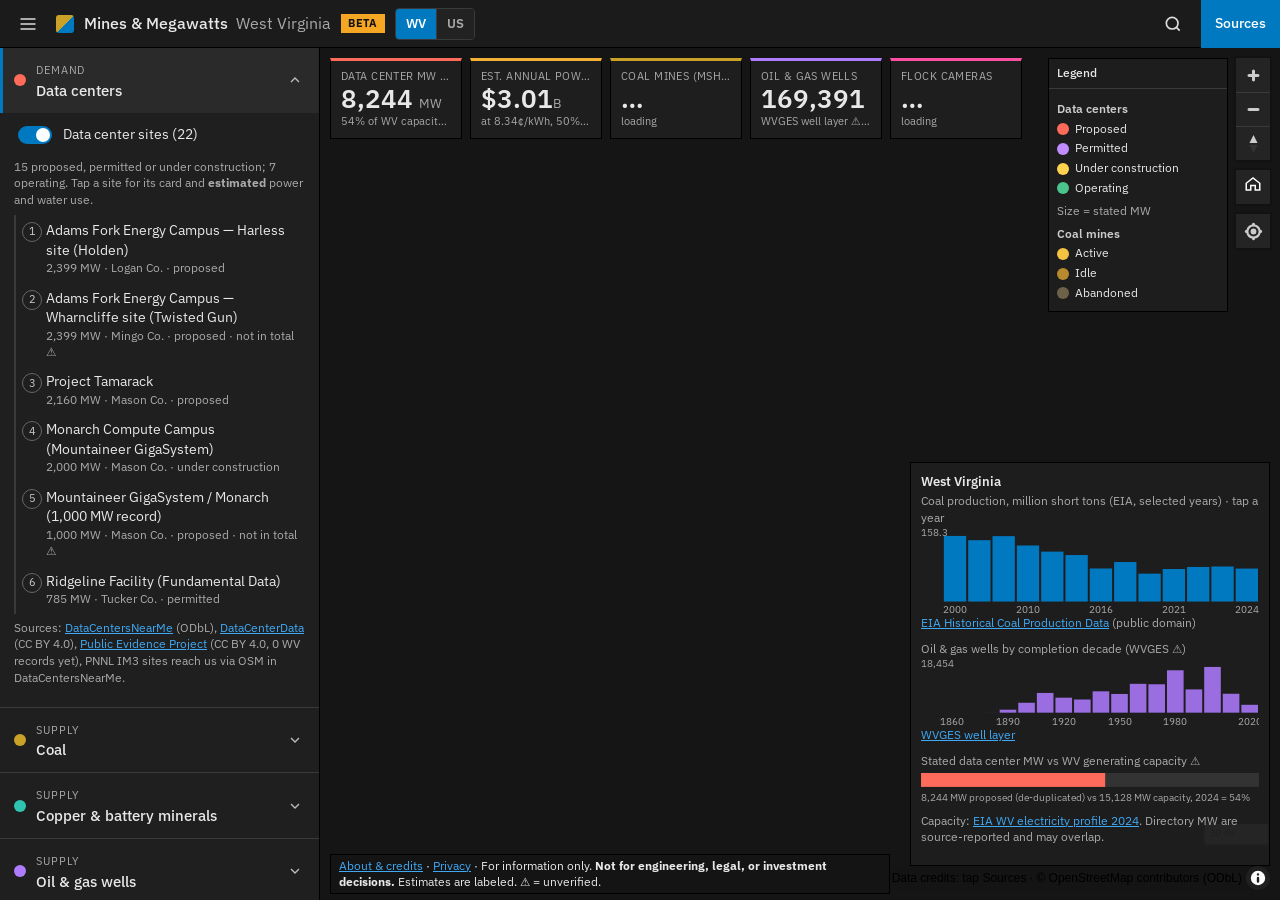
==== commit 8aad4f63: "WV/US view switch, search, privacy.html; /us-datacenters/ redirects to /#us (source 61a0ad8)" ====
--- a/us-datacenters/index.html
+++ b/us-datacenters/index.html
@@ -1,73 +1,4 @@
-<!doctype html>
-<html lang="en">
-<head>
-<meta charset="utf-8">
-<meta name="viewport" content="width=device-width,initial-scale=1,viewport-fit=cover">
-<meta name="robots" content="noindex,nofollow,noarchive">
-<meta name="description" content="Mockup: a United States map of data center campuses, stated megawatts, and estimated power cost. A preview from Mines &amp; Megawatts. For information only.">
-<title>Mines &amp; Megawatts · US data centers (Mockup)</title>
-<link rel="canonical" href="https://minesandmegawatts.com/us-datacenters/">
-<link rel="icon" href="data:image/svg+xml,%3Csvg xmlns=%22http://www.w3.org/2000/svg%22 viewBox=%220 0 16 16%22%3E%3Cpath d=%22M0 0h16L0 16z%22 fill=%22%23c9a227%22/%3E%3Cpath d=%22M16 0v16H0z%22 fill=%22%230079c1%22/%3E%3C/svg%3E">
-<link rel="stylesheet" href="vendor/maplibre-gl.css">
-<link rel="stylesheet" href="app.css">
-</head>
-<body>
-<header id="top">
-  <button id="btn-panel" class="iconbtn" aria-label="Show or hide layers panel" aria-expanded="true">
-    <svg viewBox="0 0 24 24"><path d="M3 6h18M3 12h18M3 18h18"/></svg></button>
-  <span class="mark" aria-hidden="true"></span>
-  <h1>Mines &amp; Megawatts <span class="sub">US data centers</span></h1>
-  <span class="badge mockup">Mockup</span>
-  <span class="grow"></span>
-  <button id="btn-about" class="textbtn">Sources</button>
-</header>
-
-<aside id="panel" aria-label="Filters and legend">
-  <div class="sheet-handle" id="panel-handle"><span></span></div>
-  <div class="tabs" role="tablist">
-    <button role="tab" class="tab on" data-tab="filters" aria-selected="true">Filters</button>
-    <button role="tab" class="tab" data-tab="top" aria-selected="false">Top 5</button>
-  </div>
-  <div id="filters-pane" class="tabpane on" data-pane="filters">
-    <div class="sec open">
-      <div class="sec-h static"><span class="dot" style="background:var(--dc)"></span><span><span class="k">Demand</span><span class="t">Data centers</span></span></div>
-      <div class="sec-b" style="display:block">
-        <p class="note">States are shaded by <b>total stated MW</b>, not by how many sites they have. Most campuses have no stated MW. Default totals leave out withdrawn and rejected projects.</p>
-        <div id="status-filters" class="chips" aria-label="Status filters"></div>
-        <div id="legend-ramp"></div>
-      </div>
-    </div>
-    <div class="sec open">
-      <div class="sec-h static"><span class="dot" style="background:var(--acc)"></span><span><span class="k">Sources</span><span class="t">What’s on this map</span></span></div>
-      <div class="sec-b" style="display:block">
-        <p class="note">Campuses: <a href="https://datacentersnearme.org/data" target="_blank" rel="noopener">DataCentersNearMe</a> (ODbL 1.0, 15 Sep 2026). Rates: <a href="https://www.eia.gov/electricity/monthly/epm_table_grapher.php?t=epmt_5_6_a" target="_blank" rel="noopener">EIA Table 5.6.A</a>, Aug 2026 industrial averages (public domain). Boundaries: U.S. Census 2024 (public domain).</p>
-        <p class="note warn">⚠ This is a mockup, not the West Virginia app. It is not linked from the main menu. 666 campuses were withheld from the source download and are not shown.</p>
-      </div>
-    </div>
-  </div>
-  <div id="top-pane" class="tabpane" data-pane="top">
-    <div id="top5-mobile"></div>
-  </div>
-</aside>
-
-<div id="map" aria-label="Map of United States data centers"></div>
-
-<div id="rail" aria-label="Key numbers">
-  <div id="cards"></div>
-  <div id="scope"></div>
-  <section id="top5" class="box">
-    <h3>Top 5 states <small>by stated MW</small></h3>
-    <ol id="top5-list"></ol>
-  </section>
-</div>
-
-<aside id="detail" class="box" aria-live="polite" hidden></aside>
-
-<div id="about" role="dialog" aria-modal="true" hidden></div>
-
-<div id="disc">For information only. <b>Not for engineering, legal, or investment decisions.</b> Costs are <b>estimates</b>. ⚠ = source-reported. <a href="https://minesandmegawatts.com/">WV map</a></div>
-
-<script src="vendor/maplibre-gl.js"></script>
-<script src="app.js"></script>
-</body>
-</html>
+<!doctype html><html lang="en"><head><meta charset="utf-8"><meta name="robots" content="noindex">
+<title>Mines &amp; Megawatts · US data centers</title><link rel="canonical" href="https://minesandmegawatts.com/#us">
+<meta http-equiv="refresh" content="0; url=../#us"><script>location.replace('../#us')</script></head>
+<body style="background:#151515;color:#e8e8e8;font:16px system-ui,sans-serif;padding:24px">The US data centers view is now part of the main map: <a style="color:#3fa9f5" href="../#us">minesandmegawatts.com/#us</a>.</body></html>
